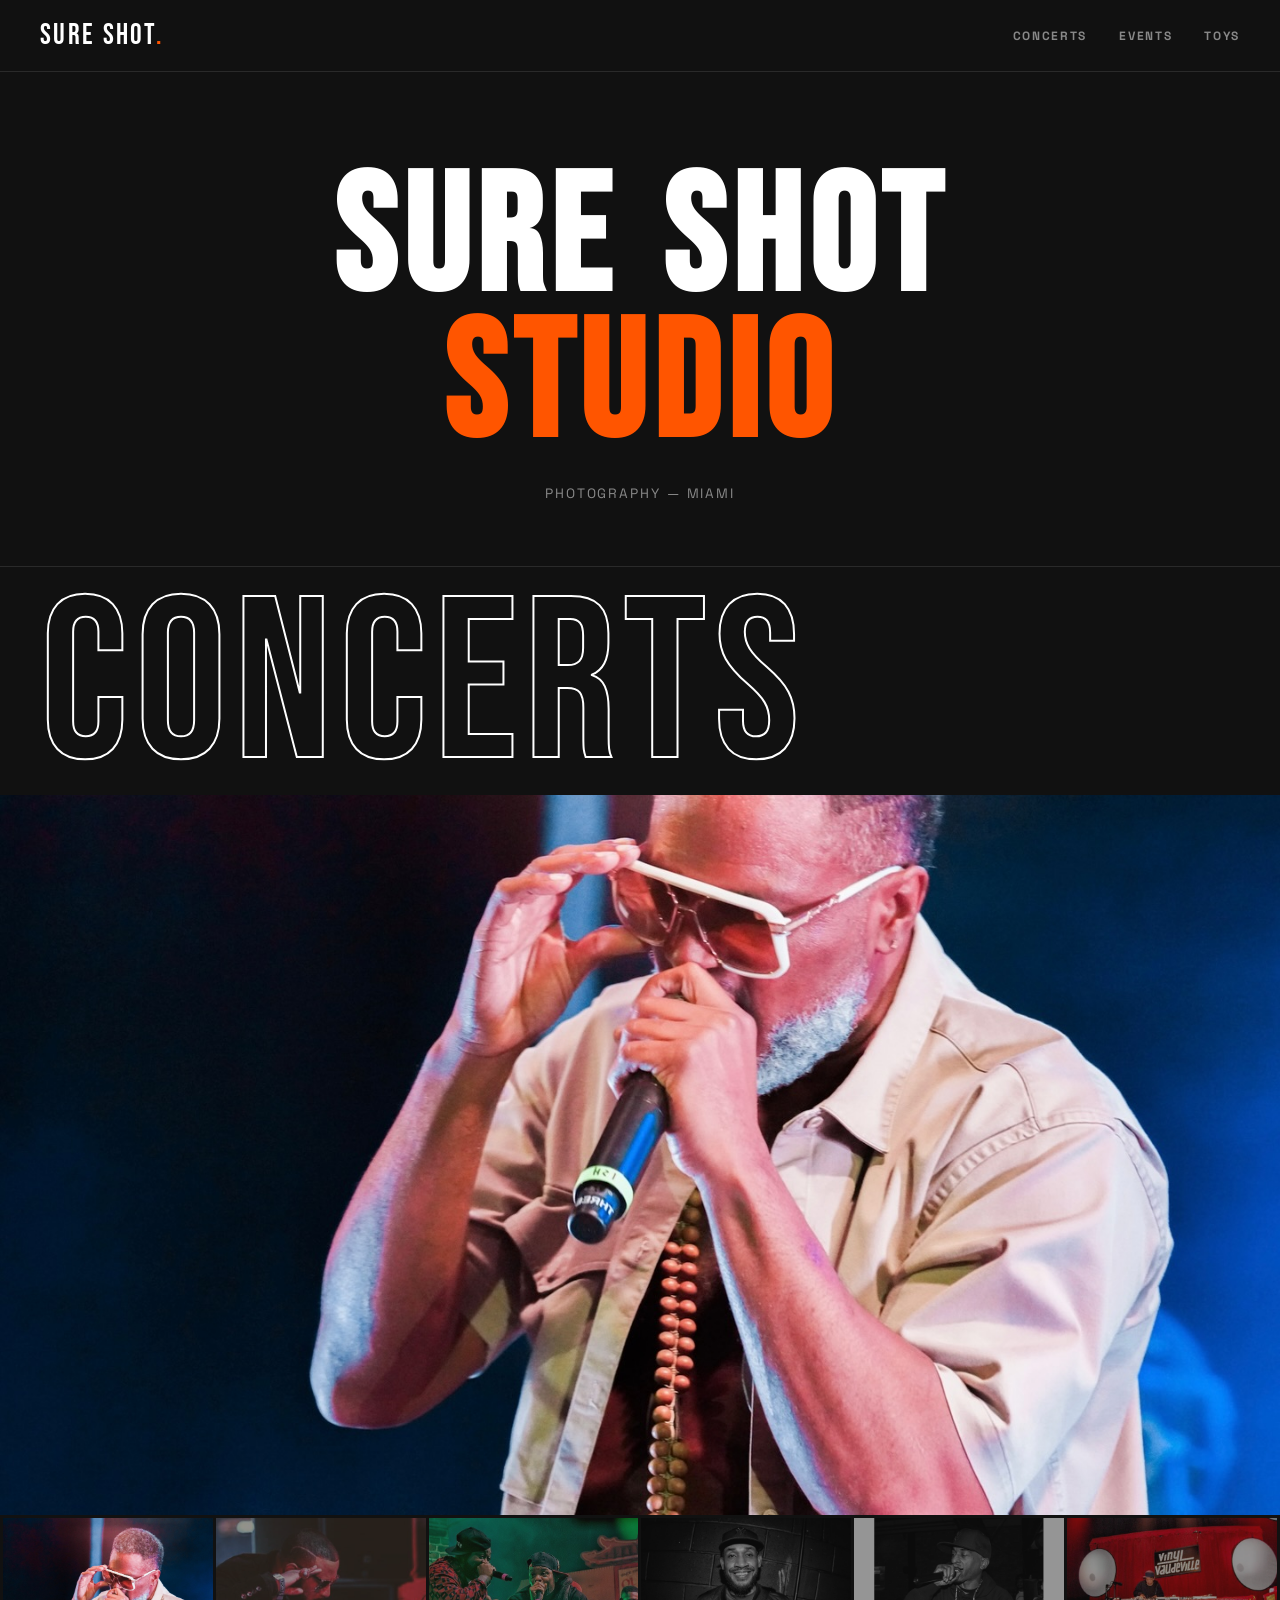
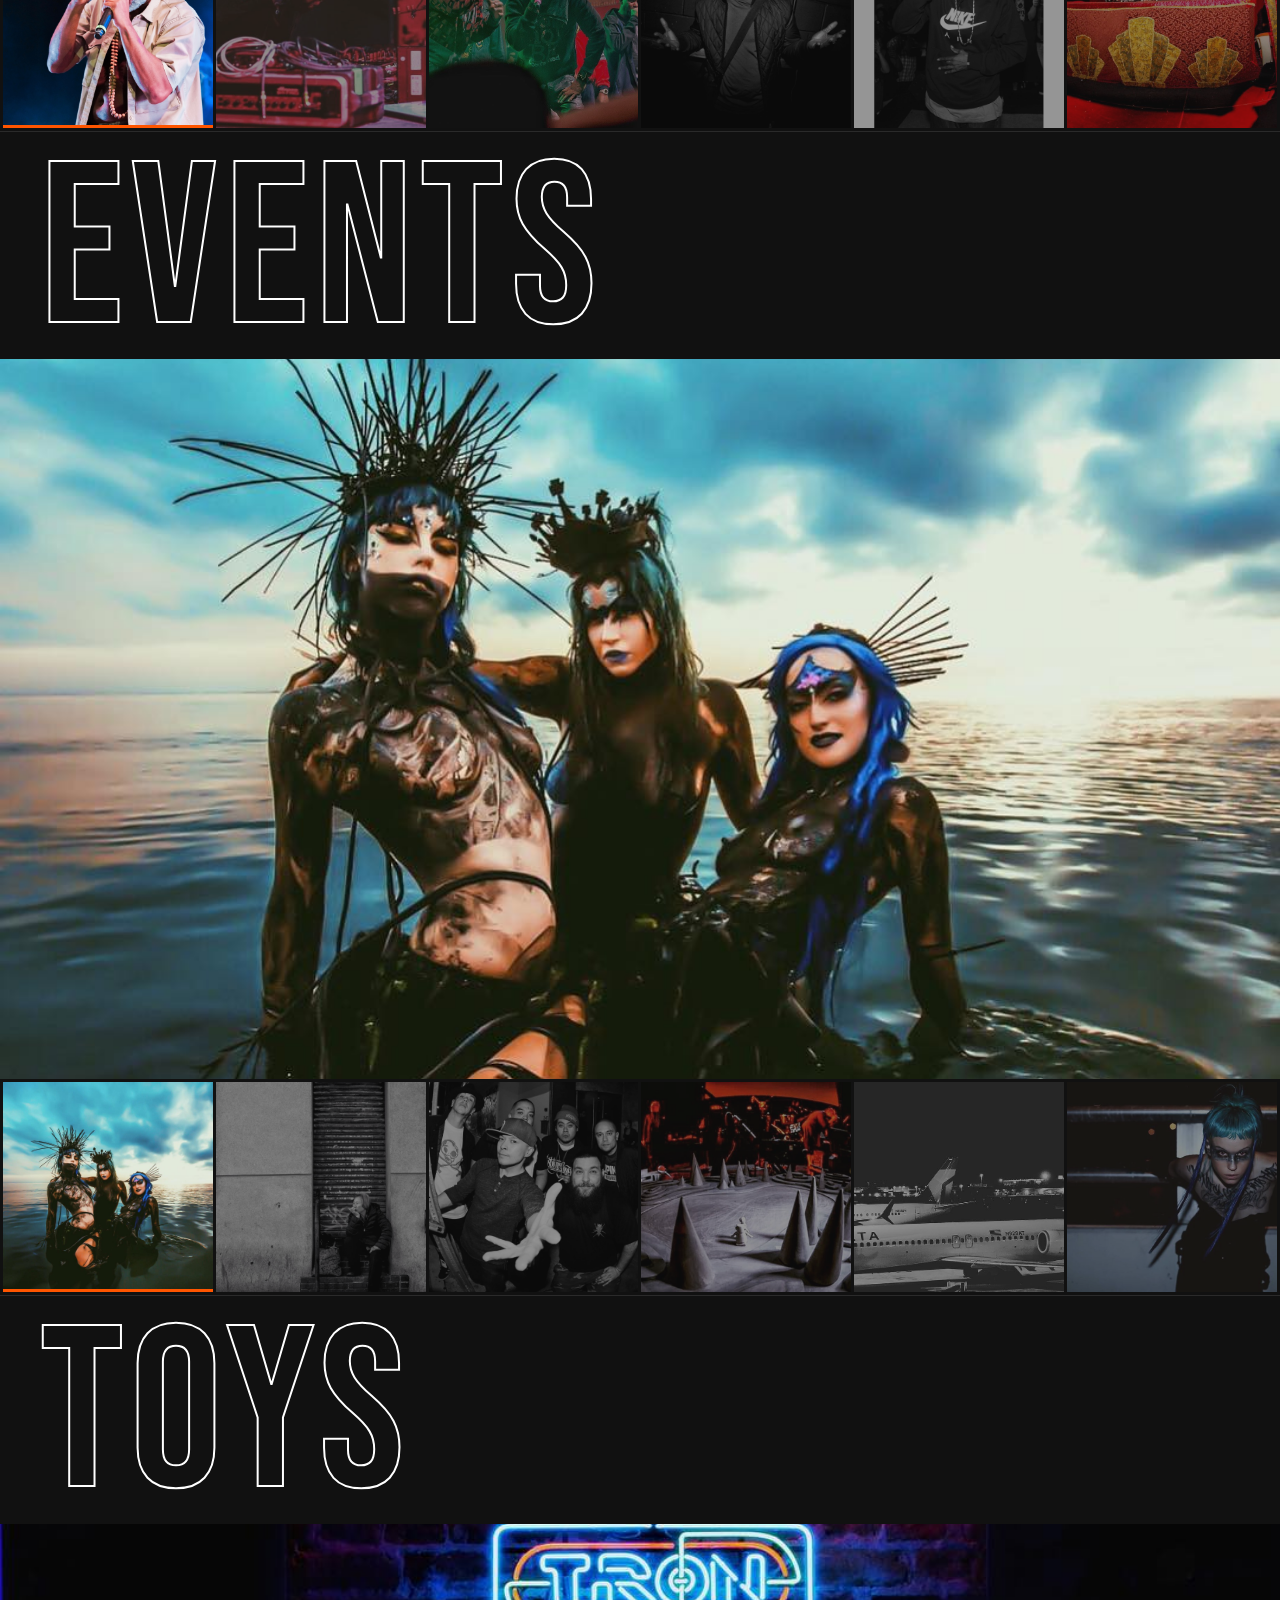
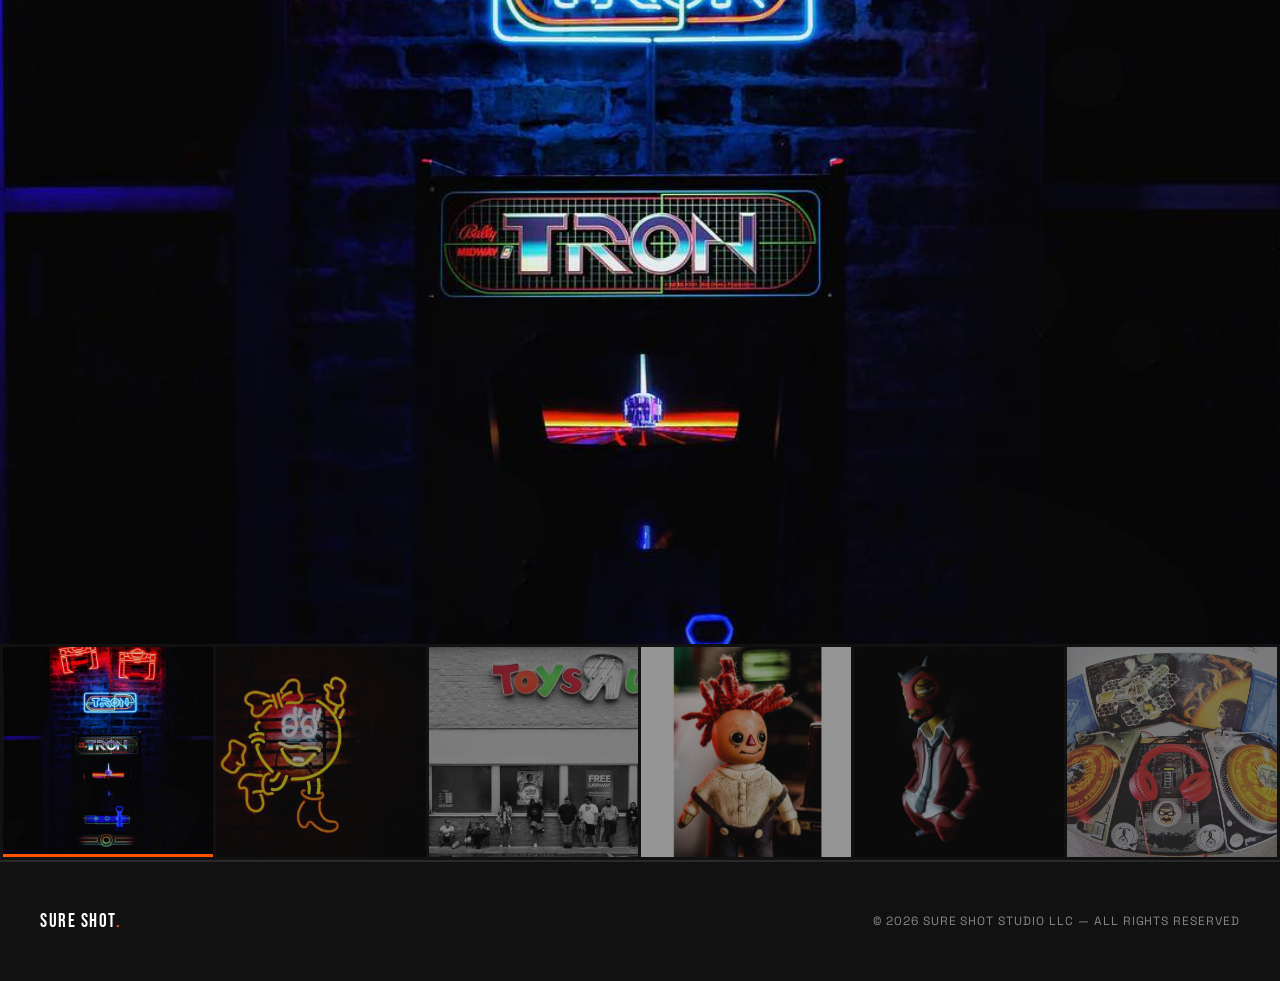
==== index.html @ 854468cf "Sure Shot Studio - initial launch" ====
<!DOCTYPE html>
<html lang="en">
<head>
  <meta charset="UTF-8">
  <meta name="viewport" content="width=device-width, initial-scale=1.0">
  <title>Sure Shot Studio LLC</title>
  <link rel="stylesheet" href="style.css">
</head>
<body>

  <header>
    <a class="logo" href="#">SURE SHOT<span>.</span></a>
    <nav>
      <a href="#concerts">Concerts</a>
      <a href="#events">Events</a>
      <a href="#toys">Toys</a>
    </nav>
  </header>

  <section class="hero">
    <h1 class="swoop-title">
      <span class="letter from-left" style="--i:1">S</span><span class="letter from-left" style="--i:2">U</span><span class="letter from-left" style="--i:3">R</span><span class="letter from-left" style="--i:4">E</span><span class="letter letter-space from-left" style="--i:5">&nbsp;</span><span class="letter from-left" style="--i:6">S</span><span class="letter from-left" style="--i:7">H</span><span class="letter from-left" style="--i:8">O</span><span class="letter from-left" style="--i:9">T</span><br>
      <span class="letter highlight from-right" style="--i:6">S</span><span class="letter highlight from-right" style="--i:5">T</span><span class="letter highlight from-right" style="--i:4">U</span><span class="letter highlight from-right" style="--i:3">D</span><span class="letter highlight from-right" style="--i:2">I</span><span class="letter highlight from-right" style="--i:1">O</span>
    </h1>
    <p class="hero-sub">Photography &mdash; Miami</p>
  </section>

  <!-- ── CONCERTS PLAYER ── -->
  <section class="player" id="concerts">
    <div class="player-label">CONCERTS</div>
    <div class="player-stage">
      <img class="player-main" src="ig/concerts/01_shabazz.jpg" alt="">
      <div class="player-ui">
        <button class="p-btn p-prev" aria-label="Previous">&#x2039;</button>
        <span class="p-counter">01 <em>/</em> 06</span>
        <button class="p-btn p-next" aria-label="Next">&#x203A;</button>
      </div>
    </div>
    <div class="player-thumbs">
      <div class="thumb active" data-src="ig/concerts/01_shabazz.jpg">       <img src="ig/concerts/01_shabazz.jpg"       alt=""></div>
      <div class="thumb"        data-src="ig/concerts/02_madlib.jpg">         <img src="ig/concerts/02_madlib.jpg"         alt=""></div>
      <div class="thumb"        data-src="ig/concerts/03_wutang.jpg">         <img src="ig/concerts/03_wutang.jpg"         alt=""></div>
      <div class="thumb"        data-src="ig/concerts/04_djprincepaul.jpg">   <img src="ig/concerts/04_djprincepaul.jpg"   alt=""></div>
      <div class="thumb"        data-src="ig/concerts/05_rakim.jpg">          <img src="ig/concerts/05_rakim.jpg"          alt=""></div>
      <div class="thumb"        data-src="ig/concerts/06_vinylvaudeville.jpg"><img src="ig/concerts/06_vinylvaudeville.jpg" alt=""></div>
    </div>
  </section>

  <!-- ── EVENTS PLAYER ── -->
  <section class="player" id="events">
    <div class="player-label">EVENTS</div>
    <div class="player-stage">
      <img class="player-main" src="ig/events/01_miami_editorial.jpg" alt="">
      <div class="player-ui">
        <button class="p-btn p-prev" aria-label="Previous">&#x2039;</button>
        <span class="p-counter">01 <em>/</em> 06</span>
        <button class="p-btn p-next" aria-label="Next">&#x203A;</button>
      </div>
    </div>
    <div class="player-thumbs">
      <div class="thumb active" data-src="ig/events/01_miami_editorial.jpg"><img src="ig/events/01_miami_editorial.jpg" alt=""></div>
      <div class="thumb"        data-src="ig/events/02_brooklyn_bw.jpg">    <img src="ig/events/02_brooklyn_bw.jpg"     alt=""></div>
      <div class="thumb"        data-src="ig/events/03_djcrew.jpg">          <img src="ig/events/03_djcrew.jpg"          alt=""></div>
      <div class="thumb"        data-src="ig/events/04_filmset.jpg">         <img src="ig/events/04_filmset.jpg"         alt=""></div>
      <div class="thumb"        data-src="ig/events/05_miami_night.jpg">     <img src="ig/events/05_miami_night.jpg"     alt=""></div>
      <div class="thumb"        data-src="ig/events/06_keybiscayne.jpg">     <img src="ig/events/06_keybiscayne.jpg"     alt=""></div>
    </div>
  </section>

  <!-- ── TOYS PLAYER ── -->
  <section class="player" id="toys">
    <div class="player-label">TOYS</div>
    <div class="player-stage">
      <img class="player-main" src="ig/toys/01_tron.jpg" alt="">
      <div class="player-ui">
        <button class="p-btn p-prev" aria-label="Previous">&#x2039;</button>
        <span class="p-counter">01 <em>/</em> 06</span>
        <button class="p-btn p-next" aria-label="Next">&#x203A;</button>
      </div>
    </div>
    <div class="player-thumbs">
      <div class="thumb active" data-src="ig/toys/01_tron.jpg">    <img src="ig/toys/01_tron.jpg"    alt=""></div>
      <div class="thumb"        data-src="ig/toys/02_pacman.jpg">   <img src="ig/toys/02_pacman.jpg"   alt=""></div>
      <div class="thumb"        data-src="ig/toys/03_toysrus.jpg">  <img src="ig/toys/03_toysrus.jpg"  alt=""></div>
      <div class="thumb"        data-src="ig/toys/04_raggedy.jpg">  <img src="ig/toys/04_raggedy.jpg"  alt=""></div>
      <div class="thumb"        data-src="ig/toys/05_lucha.jpg">    <img src="ig/toys/05_lucha.jpg"    alt=""></div>
      <div class="thumb"        data-src="ig/toys/06_beastieboys.jpg"><img src="ig/toys/06_beastieboys.jpg" alt=""></div>
    </div>
  </section>

  <footer>
    <a class="logo" href="#">SURE SHOT<span>.</span></a>
    <p>&copy; 2026 Sure Shot Studio LLC &mdash; All rights reserved</p>
  </footer>

  <script>
    // ── Lazy load ──
    const imgObserver = new IntersectionObserver((entries, obs) => {
      entries.forEach(entry => {
        if (!entry.isIntersecting) return;
        const el = entry.target;
        if (el.tagName === 'IMG' && el.dataset.src) {
          el.src = el.dataset.src;
          el.removeAttribute('data-src');
        }
        obs.unobserve(el);
      });
    }, { rootMargin: '300px' });

    // ── Player logic ──
    document.querySelectorAll('.player').forEach(player => {
      const mainImg   = player.querySelector('.player-main');
      const thumbs    = Array.from(player.querySelectorAll('.thumb'));
      const counter   = player.querySelector('.p-counter');
      let current     = 0;

      // Thumbs already have src set directly — nothing to preload

      // Observe main image
      imgObserver.observe(mainImg);

      function goTo(index) {
        current = (index + thumbs.length) % thumbs.length;
        const src = thumbs[current].dataset.src || thumbs[current].querySelector('img').src;

        mainImg.style.opacity = '0';
        setTimeout(() => {
          mainImg.src = src;
          mainImg.style.opacity = '1';
        }, 180);

        thumbs.forEach((t, i) => t.classList.toggle('active', i === current));
        counter.innerHTML = String(current + 1).padStart(2, '0') + ' <em>/</em> ' + String(thumbs.length).padStart(2, '0');
      }

      player.querySelector('.p-next').addEventListener('click', () => goTo(current + 1));
      player.querySelector('.p-prev').addEventListener('click', () => goTo(current - 1));
      thumbs.forEach((t, i) => t.addEventListener('click', () => goTo(i)));

      // Init main image
      mainImg.src = thumbs[0].dataset.src;
    });
  </script>

</body>
</html>
---- style.css ----
@import url('https://fonts.googleapis.com/css2?family=Bebas+Neue&family=Space+Grotesk:wght@400;500;700&display=swap');

:root {
  --bg: #111111;
  --surface: #181818;
  --accent: #FF5500;
  --text: #ffffff;
  --muted: #888888;
  --border: #2a2a2a;
}

*, *::before, *::after { box-sizing: border-box; margin: 0; padding: 0; }

html { scroll-behavior: smooth; }

body {
  background: var(--bg);
  color: var(--text);
  font-family: 'Space Grotesk', system-ui, sans-serif;
  min-height: 100vh;
  cursor: url('cursor.svg') 18 18, crosshair;
}

/* ── HEADER ── */
header {
  position: sticky;
  top: 0;
  z-index: 100;
  background: rgba(17,17,17,0.94);
  backdrop-filter: blur(14px);
  border-bottom: 1px solid var(--border);
  padding: 0 2.5rem;
  display: flex;
  align-items: center;
  justify-content: space-between;
  gap: 2rem;
  height: 72px;
}

.logo {
  font-family: 'Bebas Neue', sans-serif;
  font-size: 1.8rem;
  letter-spacing: 0.08em;
  color: var(--text);
  text-decoration: none;
  white-space: nowrap;
}
.logo span { color: var(--accent); }

nav { display: flex; gap: 2rem; }

nav a {
  color: var(--muted);
  text-decoration: none;
  font-size: 0.75rem;
  font-weight: 700;
  letter-spacing: 0.14em;
  text-transform: uppercase;
  transition: color 0.2s;
}
nav a:hover { color: var(--accent); }

/* ── HERO ── */
.hero {
  position: relative;
  padding: 6rem 2rem 4rem;
  text-align: center;
  border-bottom: 1px solid var(--border);
  overflow: hidden;
}

.hero h1 {
  position: relative;
  z-index: 1;
  font-family: 'Bebas Neue', sans-serif;
  font-size: clamp(4rem, 13vw, 11rem);
  line-height: 0.88;
  letter-spacing: 0.04em;
  color: var(--text);
}
.hero h1 .highlight { color: var(--accent); }

.hero-sub {
  position: relative;
  z-index: 1;
  margin-top: 1.5rem;
  color: var(--muted);
  font-size: 0.85rem;
  letter-spacing: 0.14em;
  text-transform: uppercase;
  opacity: 0;
  animation: fade-up 0.5s ease forwards;
  animation-delay: 0.9s;
}

@keyframes fade-up {
  from { opacity: 0; transform: translateY(16px); }
  to   { opacity: 1; transform: translateY(0); }
}

/* ── LETTER ANIMATIONS ── */
.letter {
  display: inline-block;
  opacity: 0;
  position: relative;
  z-index: 1;
  will-change: transform, opacity;
}
.letter-space { width: 0.28em; }

.from-left {
  animation: crash-left 1.4s cubic-bezier(0.22, 1, 0.36, 1) forwards;
  animation-delay: calc(var(--i) * 0.055s);
}

@keyframes crash-left {
  0%   { opacity:0; transform:translateX(-200vw) skewX(-40deg) scaleX(2.2); filter:blur(24px); text-shadow:none; }
  15%  {
    opacity:1; filter:blur(14px);
    text-shadow: -50px 0 12px rgba(255,85,0,1), -130px 0 18px rgba(255,85,0,0.85),
                 -260px 0 22px rgba(255,85,0,0.6), -440px 0 28px rgba(255,85,0,0.35),
                 -680px 0 35px rgba(255,85,0,0.15);
  }
  55%  { transform:translateX(0) skewX(-4deg) scaleX(1.02); filter:blur(1px);
         text-shadow: -20px 0 8px rgba(255,85,0,0.6), -55px 0 14px rgba(255,85,0,0.25); }
  70%  { transform:translateX(0) skewX(0) scaleX(1); filter:blur(0); text-shadow:none; }
  100% { opacity:1; transform:translateX(0) skewX(0) scaleX(1); filter:blur(0); text-shadow:none; }
}

.from-right {
  animation: crash-right 1.4s cubic-bezier(0.22, 1, 0.36, 1) forwards;
  animation-delay: calc(var(--i) * 0.055s);
}

@keyframes crash-right {
  0%   { opacity:0; transform:translateX(200vw) skewX(40deg) scaleX(2.2); filter:blur(24px); text-shadow:none; }
  15%  {
    opacity:1; filter:blur(14px);
    text-shadow: 50px 0 12px rgba(255,85,0,1), 130px 0 18px rgba(255,85,0,0.85),
                 260px 0 22px rgba(255,85,0,0.6), 440px 0 28px rgba(255,85,0,0.35),
                 680px 0 35px rgba(255,85,0,0.15);
  }
  55%  { transform:translateX(0) skewX(4deg) scaleX(1.02); filter:blur(1px);
         text-shadow: 20px 0 8px rgba(255,85,0,0.6), 55px 0 14px rgba(255,85,0,0.25); }
  70%  { transform:translateX(0) skewX(0) scaleX(1); filter:blur(0); text-shadow:none; }
  100% { opacity:1; transform:translateX(0) skewX(0) scaleX(1); filter:blur(0); text-shadow:none; }
}

/* ── PLAYER ── */
.player {
  border-bottom: 1px solid var(--border);
  padding: 0;
}

.player-label {
  font-family: 'Bebas Neue', sans-serif;
  font-size: clamp(5rem, 18vw, 16rem);
  line-height: 0.85;
  letter-spacing: 0.03em;
  color: var(--text);
  padding: 1.5rem 2.5rem 0.5rem;
  /* Outline style — fills on hover */
  -webkit-text-stroke: 2px var(--text);
  color: transparent;
  transition: color 0.4s ease, -webkit-text-stroke 0.4s ease;
}
.player:hover .player-label {
  color: var(--text);
  -webkit-text-stroke: 0px;
}

/* Main photo stage */
.player-stage {
  position: relative;
  width: 100%;
  aspect-ratio: 16 / 9;
  overflow: hidden;
  background: var(--surface);
}

.player-main {
  width: 100%;
  height: 100%;
  object-fit: cover;
  display: block;
  transition: opacity 0.18s ease;
}

/* Controls overlay */
.player-ui {
  position: absolute;
  inset: 0;
  display: flex;
  align-items: center;
  justify-content: space-between;
  padding: 0 1.5rem;
  opacity: 0;
  transition: opacity 0.25s ease;
}
.player-stage:hover .player-ui { opacity: 1; }

.p-btn {
  background: rgba(0,0,0,0.6);
  border: 1px solid rgba(255,255,255,0.15);
  color: #fff;
  font-size: 3rem;
  line-height: 1;
  width: 64px;
  height: 64px;
  display: flex;
  align-items: center;
  justify-content: center;
  transition: background 0.2s, border-color 0.2s;
  cursor: url('cursor.svg') 18 18, crosshair;
  backdrop-filter: blur(6px);
}
.p-btn:hover {
  background: var(--accent);
  border-color: var(--accent);
}

.p-counter {
  font-family: 'Bebas Neue', sans-serif;
  font-size: 2.5rem;
  letter-spacing: 0.1em;
  color: #fff;
  text-shadow: 0 2px 12px rgba(0,0,0,0.9);
  pointer-events: none;
}
.p-counter em {
  font-style: normal;
  color: var(--accent);
  margin: 0 0.2em;
}

/* Thumbnails strip */
.player-thumbs {
  display: grid;
  grid-template-columns: repeat(6, 1fr);
  gap: 3px;
  padding: 3px;
  background: var(--bg);
}

.thumb {
  aspect-ratio: 1 / 1;
  overflow: hidden;
  cursor: url('cursor.svg') 18 18, crosshair;
  position: relative;
  background: var(--surface);
}
.thumb img {
  width: 100%;
  height: 100%;
  object-fit: cover;
  display: block;
  opacity: 0.55;
  transition: opacity 0.2s ease, transform 0.3s ease;
}
.thumb:hover img { opacity: 0.85; transform: scale(1.05); }
.thumb.active img { opacity: 1; }
.thumb.active::after {
  content: '';
  position: absolute;
  bottom: 0;
  left: 0;
  right: 0;
  height: 3px;
  background: var(--accent);
}

/* ── FOOTER ── */
footer {
  padding: 3rem 2.5rem;
  border-top: 1px solid var(--border);
  display: flex;
  align-items: center;
  justify-content: space-between;
  flex-wrap: wrap;
  gap: 1rem;
}
footer .logo { font-size: 1.2rem; }
footer p {
  color: var(--muted);
  font-size: 0.75rem;
  letter-spacing: 0.08em;
  text-transform: uppercase;
}

/* ── RESPONSIVE ── */
@media (max-width: 800px) {
  header { padding: 1rem; height: auto; flex-direction: column; align-items: flex-start; }
  .hero  { padding: 3rem 1rem 2rem; }
  .player-label { padding: 1rem 1rem 0.25rem; }
  .player-thumbs { grid-template-columns: repeat(6, 1fr); }
  .p-btn { width: 44px; height: 44px; font-size: 2rem; }
  .p-counter { font-size: 1.5rem; }
}
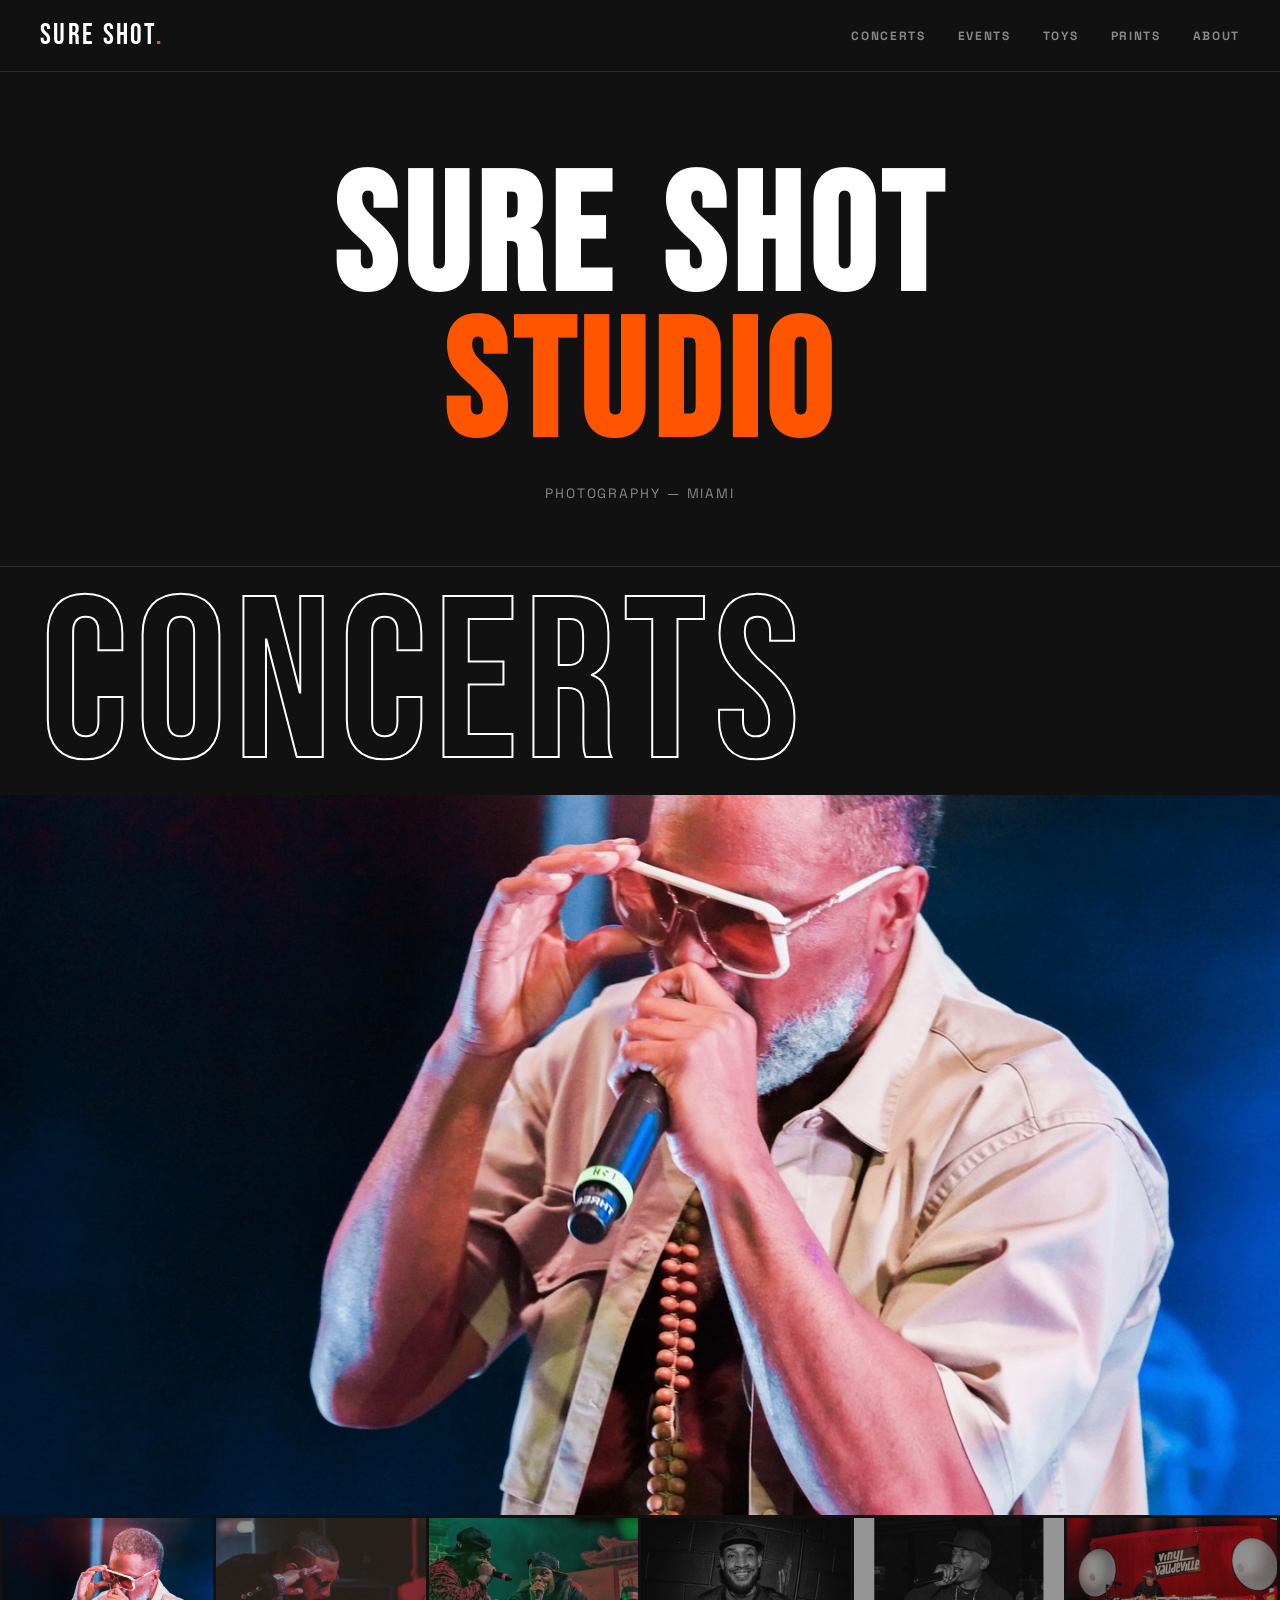
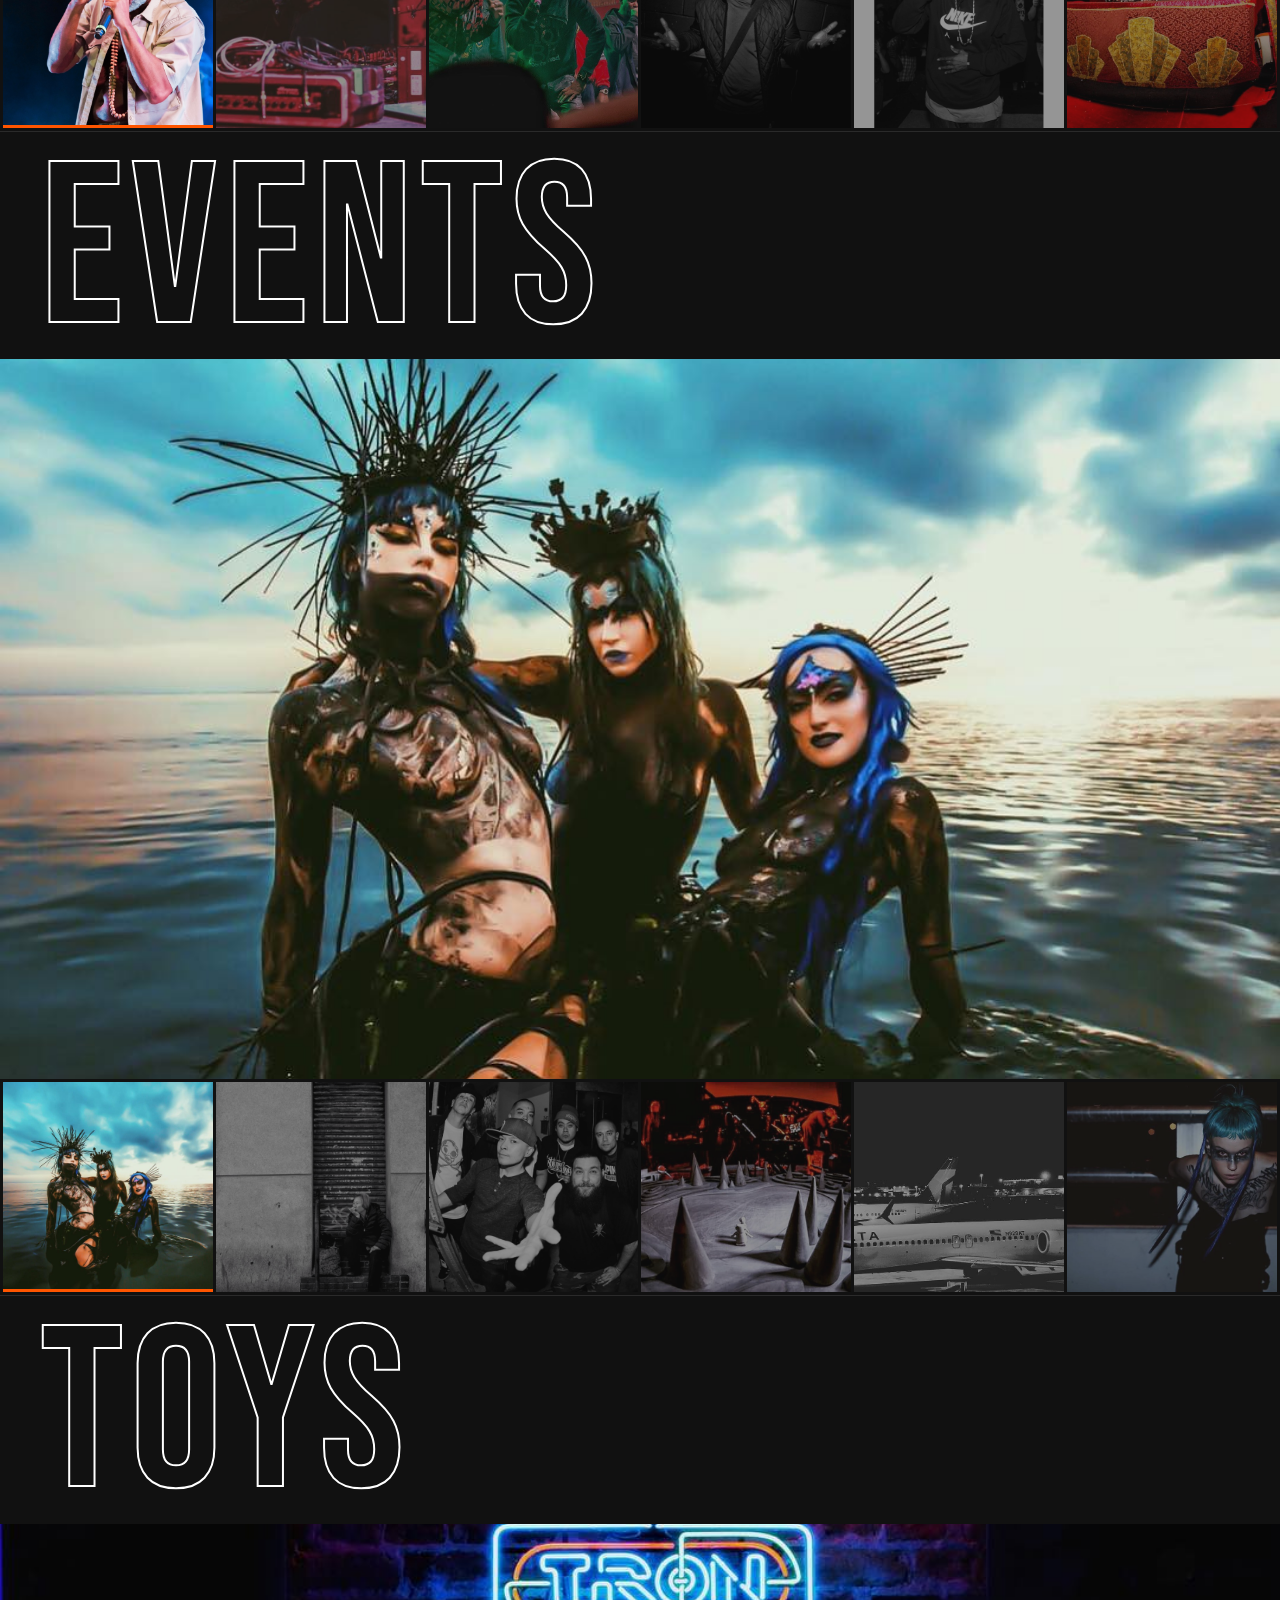
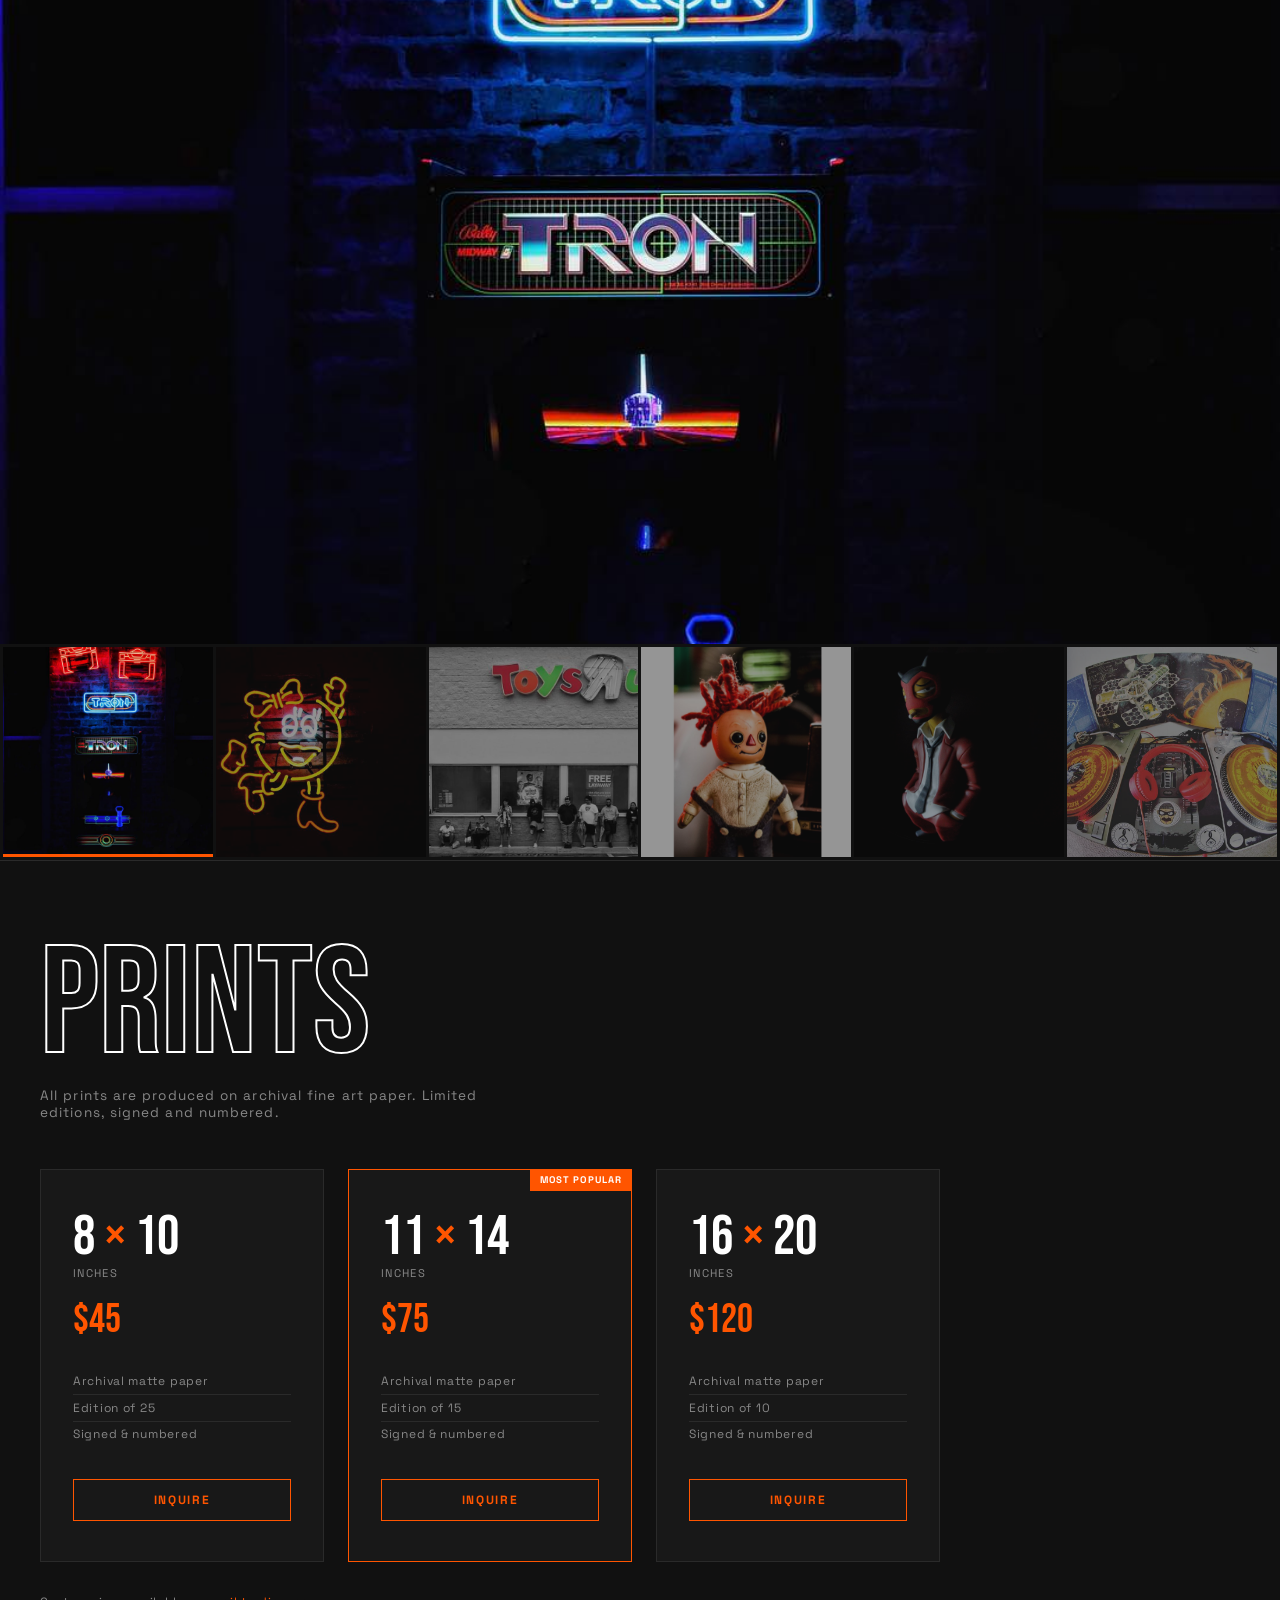
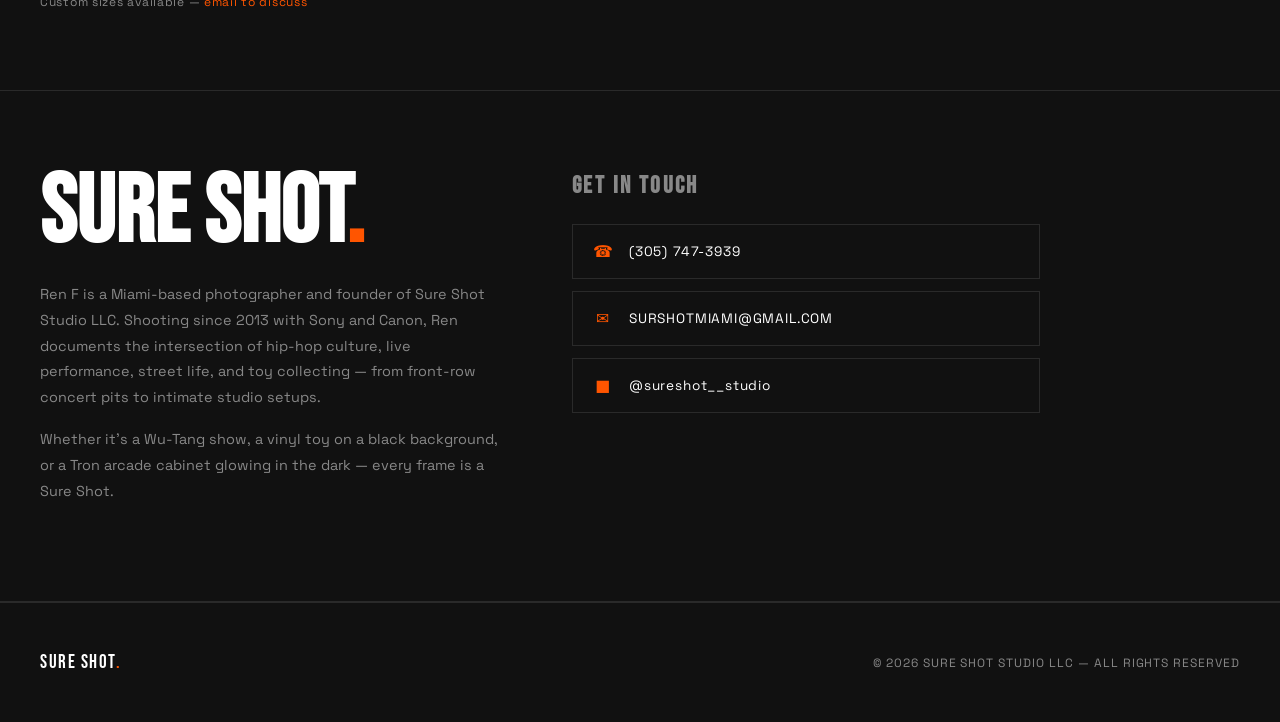
==== commit 2e771587: "Add Prints and About sections" ====
--- a/index.html
+++ b/index.html
@@ -14,6 +14,8 @@
       <a href="#concerts">Concerts</a>
       <a href="#events">Events</a>
       <a href="#toys">Toys</a>
+      <a href="#prints">Prints</a>
+      <a href="#about">About</a>
     </nav>
   </header>
 
@@ -85,6 +87,81 @@
       <div class="thumb"        data-src="ig/toys/04_raggedy.jpg">  <img src="ig/toys/04_raggedy.jpg"  alt=""></div>
       <div class="thumb"        data-src="ig/toys/05_lucha.jpg">    <img src="ig/toys/05_lucha.jpg"    alt=""></div>
       <div class="thumb"        data-src="ig/toys/06_beastieboys.jpg"><img src="ig/toys/06_beastieboys.jpg" alt=""></div>
+    </div>
+  </section>
+
+  <!-- ── PRINTS ── -->
+  <section class="prints-section" id="prints">
+    <div class="section-label">PRINTS</div>
+    <p class="section-sub">All prints are produced on archival fine art paper. Limited editions, signed and numbered.</p>
+    <div class="prints-grid">
+
+      <div class="print-card">
+        <div class="print-size">8 <span>&times;</span> 10</div>
+        <div class="print-unit">inches</div>
+        <div class="print-price">$45</div>
+        <ul class="print-specs">
+          <li>Archival matte paper</li>
+          <li>Edition of 25</li>
+          <li>Signed &amp; numbered</li>
+        </ul>
+        <a class="print-btn" href="mailto:SURSHOTMIAMI@GMAIL.COM?subject=Print Inquiry – 8x10">Inquire</a>
+      </div>
+
+      <div class="print-card featured">
+        <div class="print-badge">MOST POPULAR</div>
+        <div class="print-size">11 <span>&times;</span> 14</div>
+        <div class="print-unit">inches</div>
+        <div class="print-price">$75</div>
+        <ul class="print-specs">
+          <li>Archival matte paper</li>
+          <li>Edition of 15</li>
+          <li>Signed &amp; numbered</li>
+        </ul>
+        <a class="print-btn" href="mailto:SURSHOTMIAMI@GMAIL.COM?subject=Print Inquiry – 11x14">Inquire</a>
+      </div>
+
+      <div class="print-card">
+        <div class="print-size">16 <span>&times;</span> 20</div>
+        <div class="print-unit">inches</div>
+        <div class="print-price">$120</div>
+        <ul class="print-specs">
+          <li>Archival matte paper</li>
+          <li>Edition of 10</li>
+          <li>Signed &amp; numbered</li>
+        </ul>
+        <a class="print-btn" href="mailto:SURSHOTMIAMI@GMAIL.COM?subject=Print Inquiry – 16x20">Inquire</a>
+      </div>
+
+    </div>
+    <p class="prints-note">Custom sizes available — <a href="mailto:SURSHOTMIAMI@GMAIL.COM">email to discuss</a></p>
+  </section>
+
+  <!-- ── ABOUT ── -->
+  <section class="about-section" id="about">
+    <div class="about-inner">
+      <div class="about-text">
+        <h2>SURE SHOT<span>.</span></h2>
+        <p>Ren F is a Miami-based photographer and founder of Sure Shot Studio LLC. Shooting since 2013 with Sony and Canon, Ren documents the intersection of hip-hop culture, live performance, street life, and toy collecting — from front-row concert pits to intimate studio setups.</p>
+        <p>Whether it&rsquo;s a Wu-Tang show, a vinyl toy on a black background, or a Tron arcade cabinet glowing in the dark — every frame is a Sure Shot.</p>
+      </div>
+      <div class="about-contact">
+        <h3>GET IN TOUCH</h3>
+        <div class="contact-list">
+          <a class="contact-item" href="tel:+13057473939">
+            <span class="contact-icon">&#9742;</span>
+            <span>(305) 747-3939</span>
+          </a>
+          <a class="contact-item" href="mailto:SURSHOTMIAMI@GMAIL.COM">
+            <span class="contact-icon">&#9993;</span>
+            <span>SURSHOTMIAMI@GMAIL.COM</span>
+          </a>
+          <a class="contact-item" href="https://instagram.com/sureshot__studio" target="_blank" rel="noopener">
+            <span class="contact-icon">&#9632;</span>
+            <span>@sureshot__studio</span>
+          </a>
+        </div>
+      </div>
     </div>
   </section>
 
--- a/style.css
+++ b/style.css
@@ -269,6 +269,189 @@
   background: var(--accent);
 }
 
+/* ── PRINTS ── */
+.prints-section {
+  padding: 5rem 2.5rem;
+  border-bottom: 1px solid var(--border);
+}
+
+.section-label {
+  font-family: 'Bebas Neue', sans-serif;
+  font-size: clamp(4rem, 12vw, 10rem);
+  line-height: 0.85;
+  -webkit-text-stroke: 2px var(--text);
+  color: transparent;
+  margin-bottom: 1rem;
+  transition: color 0.4s, -webkit-text-stroke 0.4s;
+}
+.prints-section:hover .section-label,
+.about-section:hover .section-label {
+  color: var(--text);
+  -webkit-text-stroke: 0px;
+}
+
+.section-sub {
+  color: var(--muted);
+  font-size: 0.85rem;
+  letter-spacing: 0.08em;
+  margin-bottom: 3rem;
+  max-width: 500px;
+}
+
+.prints-grid {
+  display: grid;
+  grid-template-columns: repeat(3, 1fr);
+  gap: 1.5rem;
+  max-width: 900px;
+}
+
+.print-card {
+  border: 1px solid var(--border);
+  padding: 2.5rem 2rem;
+  position: relative;
+  transition: border-color 0.25s;
+  background: var(--surface);
+}
+.print-card:hover { border-color: var(--muted); }
+.print-card.featured { border-color: var(--accent); }
+
+.print-badge {
+  position: absolute;
+  top: -1px;
+  right: -1px;
+  background: var(--accent);
+  color: #fff;
+  font-size: 0.6rem;
+  font-weight: 700;
+  letter-spacing: 0.12em;
+  padding: 0.3rem 0.6rem;
+}
+
+.print-size {
+  font-family: 'Bebas Neue', sans-serif;
+  font-size: 3.5rem;
+  line-height: 1;
+  color: var(--text);
+}
+.print-size span { color: var(--accent); }
+
+.print-unit {
+  font-size: 0.7rem;
+  letter-spacing: 0.12em;
+  text-transform: uppercase;
+  color: var(--muted);
+  margin-bottom: 1rem;
+}
+
+.print-price {
+  font-family: 'Bebas Neue', sans-serif;
+  font-size: 2.5rem;
+  color: var(--accent);
+  margin-bottom: 1.5rem;
+}
+
+.print-specs {
+  list-style: none;
+  margin-bottom: 2rem;
+}
+.print-specs li {
+  font-size: 0.75rem;
+  color: var(--muted);
+  letter-spacing: 0.06em;
+  padding: 0.3rem 0;
+  border-bottom: 1px solid var(--border);
+}
+.print-specs li:last-child { border-bottom: none; }
+
+.print-btn {
+  display: block;
+  text-align: center;
+  border: 1px solid var(--accent);
+  color: var(--accent);
+  text-decoration: none;
+  font-size: 0.75rem;
+  font-weight: 700;
+  letter-spacing: 0.14em;
+  text-transform: uppercase;
+  padding: 0.75rem;
+  transition: background 0.2s, color 0.2s;
+}
+.print-btn:hover { background: var(--accent); color: #fff; }
+
+.prints-note {
+  margin-top: 2rem;
+  font-size: 0.75rem;
+  color: var(--muted);
+  letter-spacing: 0.06em;
+}
+.prints-note a { color: var(--accent); text-decoration: none; }
+.prints-note a:hover { text-decoration: underline; }
+
+/* ── ABOUT ── */
+.about-section {
+  padding: 5rem 2.5rem;
+  border-bottom: 1px solid var(--border);
+}
+
+.about-inner {
+  display: grid;
+  grid-template-columns: 1fr 1fr;
+  gap: 4rem;
+  max-width: 1000px;
+}
+
+.about-text h2 {
+  font-family: 'Bebas Neue', sans-serif;
+  font-size: clamp(3rem, 8vw, 6rem);
+  line-height: 0.9;
+  margin-bottom: 1.5rem;
+}
+.about-text h2 span { color: var(--accent); }
+
+.about-text p {
+  color: var(--muted);
+  font-size: 0.9rem;
+  line-height: 1.8;
+  margin-bottom: 1rem;
+}
+
+.about-contact h3 {
+  font-family: 'Bebas Neue', sans-serif;
+  font-size: 1.5rem;
+  letter-spacing: 0.1em;
+  color: var(--muted);
+  margin-bottom: 1.5rem;
+}
+
+.contact-list { display: flex; flex-direction: column; gap: 0.75rem; }
+
+.contact-item {
+  display: flex;
+  align-items: center;
+  gap: 1rem;
+  color: var(--text);
+  text-decoration: none;
+  font-size: 0.85rem;
+  letter-spacing: 0.06em;
+  padding: 1rem 1.25rem;
+  border: 1px solid var(--border);
+  transition: border-color 0.2s, color 0.2s;
+}
+.contact-item:hover { border-color: var(--accent); color: var(--accent); }
+
+.contact-icon {
+  font-size: 1rem;
+  color: var(--accent);
+  width: 20px;
+  text-align: center;
+  flex-shrink: 0;
+}
+
+@media (max-width: 800px) {
+  .prints-grid { grid-template-columns: 1fr; max-width: 360px; }
+  .about-inner { grid-template-columns: 1fr; gap: 2.5rem; }
+}
+
 /* ── FOOTER ── */
 footer {
   padding: 3rem 2.5rem;
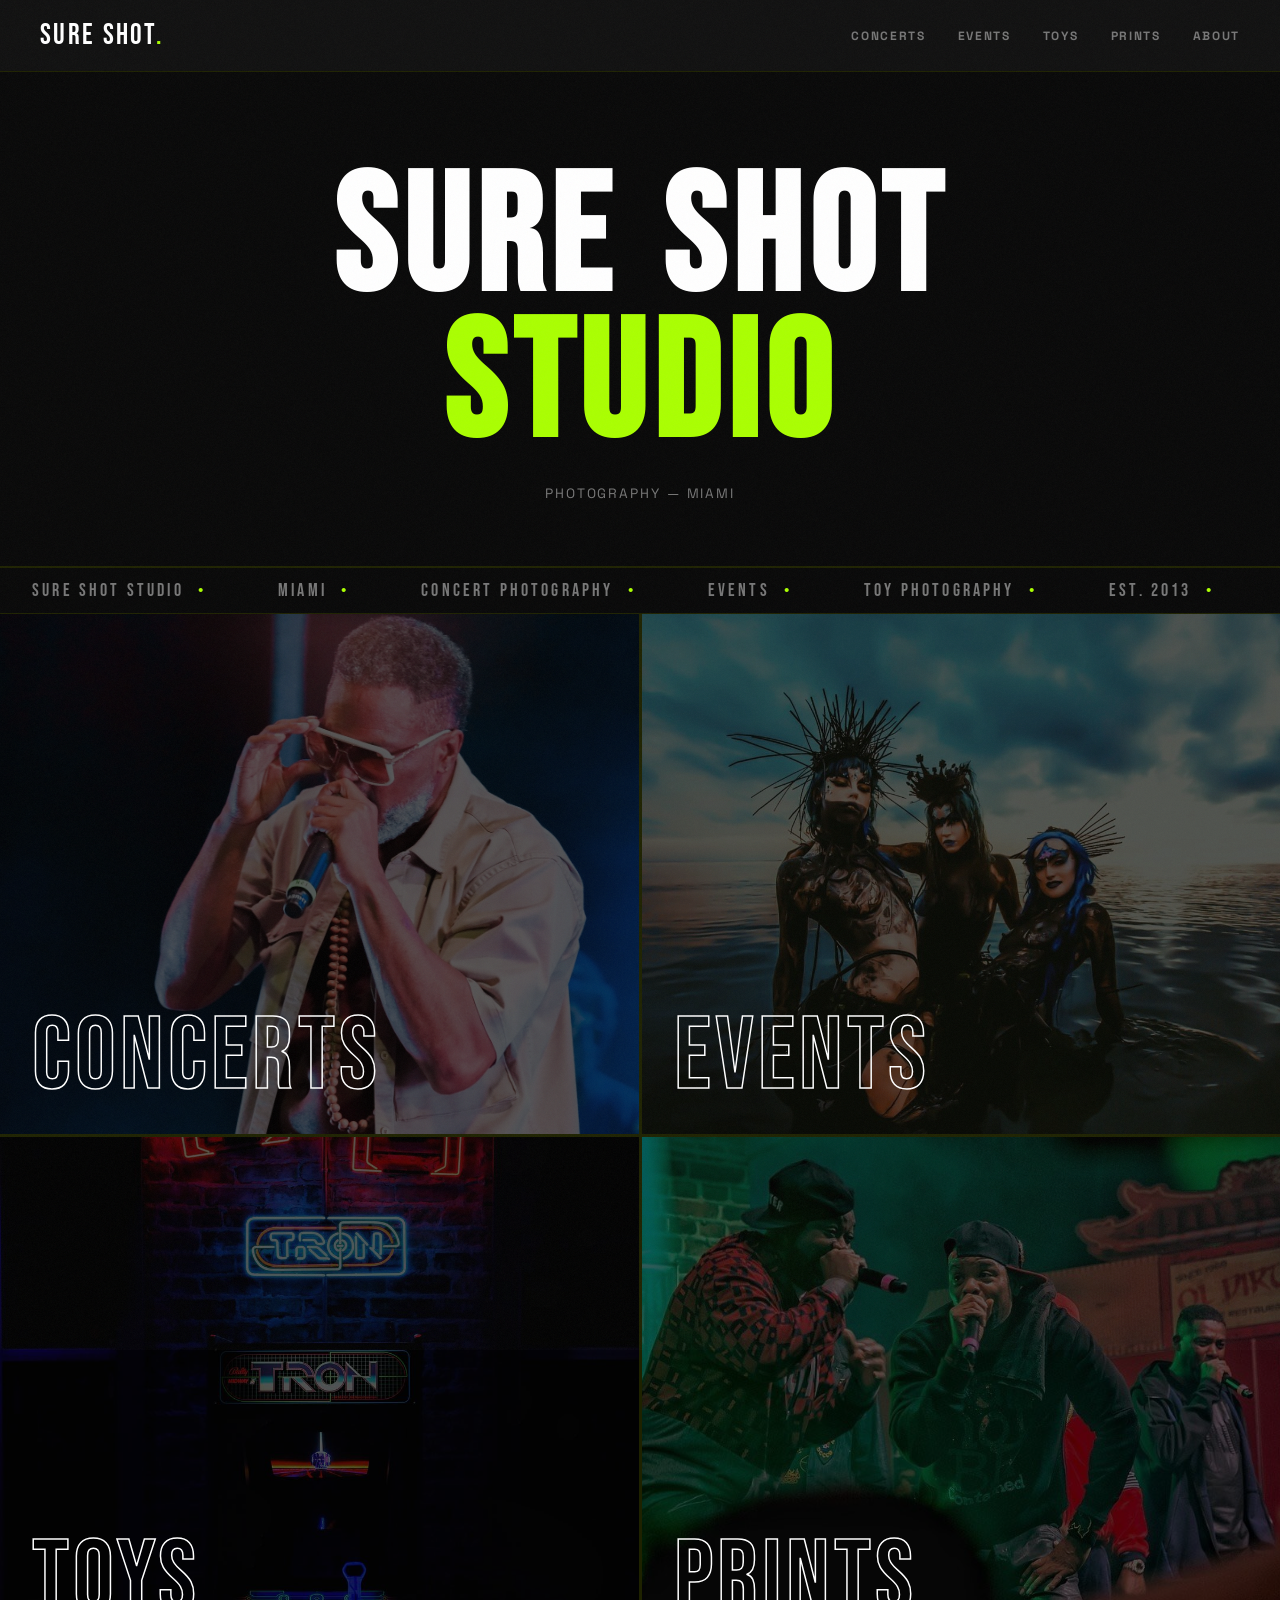
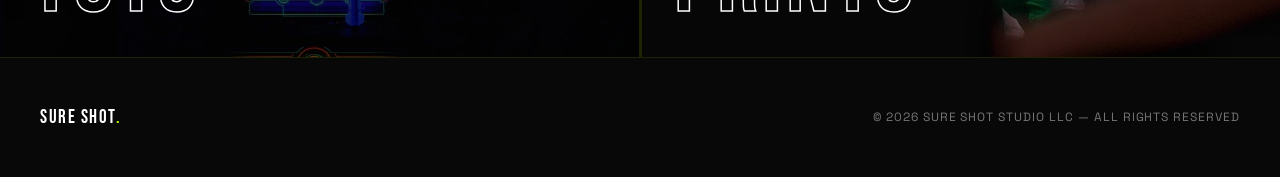
==== commit b9017127: "Full rebuild: multi-page, grain, cursor trail, ticker, Ken Burns, glitch, 3D cards, slide-in" ====
--- a/index.html
+++ b/index.html
@@ -9,13 +9,13 @@
 <body>
 
   <header>
-    <a class="logo" href="#">SURE SHOT<span>.</span></a>
+    <a class="logo" href="index.html">SURE SHOT<span>.</span></a>
     <nav>
-      <a href="#concerts">Concerts</a>
-      <a href="#events">Events</a>
-      <a href="#toys">Toys</a>
-      <a href="#prints">Prints</a>
-      <a href="#about">About</a>
+      <a href="concerts.html">Concerts</a>
+      <a href="events.html">Events</a>
+      <a href="toys.html">Toys</a>
+      <a href="prints.html">Prints</a>
+      <a href="about.html">About</a>
     </nav>
   </header>
 
@@ -27,197 +27,55 @@
     <p class="hero-sub">Photography &mdash; Miami</p>
   </section>
 
-  <!-- ── CONCERTS PLAYER ── -->
-  <section class="player" id="concerts">
-    <div class="player-label">CONCERTS</div>
-    <div class="player-stage">
-      <img class="player-main" src="ig/concerts/01_shabazz.jpg" alt="">
-      <div class="player-ui">
-        <button class="p-btn p-prev" aria-label="Previous">&#x2039;</button>
-        <span class="p-counter">01 <em>/</em> 06</span>
-        <button class="p-btn p-next" aria-label="Next">&#x203A;</button>
-      </div>
+  <div class="ticker-wrap">
+    <div class="ticker-track">
+      <span class="ticker-item">SURE SHOT STUDIO <span>&bull;</span></span>
+      <span class="ticker-item">MIAMI <span>&bull;</span></span>
+      <span class="ticker-item">CONCERT PHOTOGRAPHY <span>&bull;</span></span>
+      <span class="ticker-item">EVENTS <span>&bull;</span></span>
+      <span class="ticker-item">TOY PHOTOGRAPHY <span>&bull;</span></span>
+      <span class="ticker-item">EST. 2013 <span>&bull;</span></span>
+      <span class="ticker-item">HIP-HOP CULTURE <span>&bull;</span></span>
+      <span class="ticker-item">AVAILABLE FOR BOOKINGS <span>&bull;</span></span>
+      <span class="ticker-item">SURE SHOT STUDIO <span>&bull;</span></span>
+      <span class="ticker-item">MIAMI <span>&bull;</span></span>
+      <span class="ticker-item">CONCERT PHOTOGRAPHY <span>&bull;</span></span>
+      <span class="ticker-item">EVENTS <span>&bull;</span></span>
+      <span class="ticker-item">TOY PHOTOGRAPHY <span>&bull;</span></span>
+      <span class="ticker-item">EST. 2013 <span>&bull;</span></span>
+      <span class="ticker-item">HIP-HOP CULTURE <span>&bull;</span></span>
+      <span class="ticker-item">AVAILABLE FOR BOOKINGS <span>&bull;</span></span>
     </div>
-    <div class="player-thumbs">
-      <div class="thumb active" data-src="ig/concerts/01_shabazz.jpg">       <img src="ig/concerts/01_shabazz.jpg"       alt=""></div>
-      <div class="thumb"        data-src="ig/concerts/02_madlib.jpg">         <img src="ig/concerts/02_madlib.jpg"         alt=""></div>
-      <div class="thumb"        data-src="ig/concerts/03_wutang.jpg">         <img src="ig/concerts/03_wutang.jpg"         alt=""></div>
-      <div class="thumb"        data-src="ig/concerts/04_djprincepaul.jpg">   <img src="ig/concerts/04_djprincepaul.jpg"   alt=""></div>
-      <div class="thumb"        data-src="ig/concerts/05_rakim.jpg">          <img src="ig/concerts/05_rakim.jpg"          alt=""></div>
-      <div class="thumb"        data-src="ig/concerts/06_vinylvaudeville.jpg"><img src="ig/concerts/06_vinylvaudeville.jpg" alt=""></div>
-    </div>
-  </section>
+  </div>
 
-  <!-- ── EVENTS PLAYER ── -->
-  <section class="player" id="events">
-    <div class="player-label">EVENTS</div>
-    <div class="player-stage">
-      <img class="player-main" src="ig/events/01_miami_editorial.jpg" alt="">
-      <div class="player-ui">
-        <button class="p-btn p-prev" aria-label="Previous">&#x2039;</button>
-        <span class="p-counter">01 <em>/</em> 06</span>
-        <button class="p-btn p-next" aria-label="Next">&#x203A;</button>
-      </div>
-    </div>
-    <div class="player-thumbs">
-      <div class="thumb active" data-src="ig/events/01_miami_editorial.jpg"><img src="ig/events/01_miami_editorial.jpg" alt=""></div>
-      <div class="thumb"        data-src="ig/events/02_brooklyn_bw.jpg">    <img src="ig/events/02_brooklyn_bw.jpg"     alt=""></div>
-      <div class="thumb"        data-src="ig/events/03_djcrew.jpg">          <img src="ig/events/03_djcrew.jpg"          alt=""></div>
-      <div class="thumb"        data-src="ig/events/04_filmset.jpg">         <img src="ig/events/04_filmset.jpg"         alt=""></div>
-      <div class="thumb"        data-src="ig/events/05_miami_night.jpg">     <img src="ig/events/05_miami_night.jpg"     alt=""></div>
-      <div class="thumb"        data-src="ig/events/06_keybiscayne.jpg">     <img src="ig/events/06_keybiscayne.jpg"     alt=""></div>
-    </div>
-  </section>
-
-  <!-- ── TOYS PLAYER ── -->
-  <section class="player" id="toys">
-    <div class="player-label">TOYS</div>
-    <div class="player-stage">
-      <img class="player-main" src="ig/toys/01_tron.jpg" alt="">
-      <div class="player-ui">
-        <button class="p-btn p-prev" aria-label="Previous">&#x2039;</button>
-        <span class="p-counter">01 <em>/</em> 06</span>
-        <button class="p-btn p-next" aria-label="Next">&#x203A;</button>
-      </div>
-    </div>
-    <div class="player-thumbs">
-      <div class="thumb active" data-src="ig/toys/01_tron.jpg">    <img src="ig/toys/01_tron.jpg"    alt=""></div>
-      <div class="thumb"        data-src="ig/toys/02_pacman.jpg">   <img src="ig/toys/02_pacman.jpg"   alt=""></div>
-      <div class="thumb"        data-src="ig/toys/03_toysrus.jpg">  <img src="ig/toys/03_toysrus.jpg"  alt=""></div>
-      <div class="thumb"        data-src="ig/toys/04_raggedy.jpg">  <img src="ig/toys/04_raggedy.jpg"  alt=""></div>
-      <div class="thumb"        data-src="ig/toys/05_lucha.jpg">    <img src="ig/toys/05_lucha.jpg"    alt=""></div>
-      <div class="thumb"        data-src="ig/toys/06_beastieboys.jpg"><img src="ig/toys/06_beastieboys.jpg" alt=""></div>
-    </div>
-  </section>
-
-  <!-- ── PRINTS ── -->
-  <section class="prints-section" id="prints">
-    <div class="section-label">PRINTS</div>
-    <p class="section-sub">All prints are produced on archival fine art paper. Limited editions, signed and numbered.</p>
-    <div class="prints-grid">
-
-      <div class="print-card">
-        <div class="print-size">8 <span>&times;</span> 10</div>
-        <div class="print-unit">inches</div>
-        <div class="print-price">$45</div>
-        <ul class="print-specs">
-          <li>Archival matte paper</li>
-          <li>Edition of 25</li>
-          <li>Signed &amp; numbered</li>
-        </ul>
-        <a class="print-btn" href="mailto:SURSHOTMIAMI@GMAIL.COM?subject=Print Inquiry – 8x10">Inquire</a>
-      </div>
-
-      <div class="print-card featured">
-        <div class="print-badge">MOST POPULAR</div>
-        <div class="print-size">11 <span>&times;</span> 14</div>
-        <div class="print-unit">inches</div>
-        <div class="print-price">$75</div>
-        <ul class="print-specs">
-          <li>Archival matte paper</li>
-          <li>Edition of 15</li>
-          <li>Signed &amp; numbered</li>
-        </ul>
-        <a class="print-btn" href="mailto:SURSHOTMIAMI@GMAIL.COM?subject=Print Inquiry – 11x14">Inquire</a>
-      </div>
-
-      <div class="print-card">
-        <div class="print-size">16 <span>&times;</span> 20</div>
-        <div class="print-unit">inches</div>
-        <div class="print-price">$120</div>
-        <ul class="print-specs">
-          <li>Archival matte paper</li>
-          <li>Edition of 10</li>
-          <li>Signed &amp; numbered</li>
-        </ul>
-        <a class="print-btn" href="mailto:SURSHOTMIAMI@GMAIL.COM?subject=Print Inquiry – 16x20">Inquire</a>
-      </div>
-
-    </div>
-    <p class="prints-note">Custom sizes available — <a href="mailto:SURSHOTMIAMI@GMAIL.COM">email to discuss</a></p>
-  </section>
-
-  <!-- ── ABOUT ── -->
-  <section class="about-section" id="about">
-    <div class="about-inner">
-      <div class="about-text">
-        <h2>SURE SHOT<span>.</span></h2>
-        <p>Ren F is a Miami-based photographer and founder of Sure Shot Studio LLC. Shooting since 2013 with Sony and Canon, Ren documents the intersection of hip-hop culture, live performance, street life, and toy collecting — from front-row concert pits to intimate studio setups.</p>
-        <p>Whether it&rsquo;s a Wu-Tang show, a vinyl toy on a black background, or a Tron arcade cabinet glowing in the dark — every frame is a Sure Shot.</p>
-      </div>
-      <div class="about-contact">
-        <h3>GET IN TOUCH</h3>
-        <div class="contact-list">
-          <a class="contact-item" href="tel:+13057473939">
-            <span class="contact-icon">&#9742;</span>
-            <span>(305) 747-3939</span>
-          </a>
-          <a class="contact-item" href="mailto:SURSHOTMIAMI@GMAIL.COM">
-            <span class="contact-icon">&#9993;</span>
-            <span>SURSHOTMIAMI@GMAIL.COM</span>
-          </a>
-          <a class="contact-item" href="https://instagram.com/sureshot__studio" target="_blank" rel="noopener">
-            <span class="contact-icon">&#9632;</span>
-            <span>@sureshot__studio</span>
-          </a>
-        </div>
-      </div>
-    </div>
-  </section>
+  <div class="nav-grid">
+    <a class="nav-card reveal" href="concerts.html">
+      <div class="nav-card-bg" style="background-image:url('ig/concerts/01_shabazz.jpg')"></div>
+      <div class="nav-card-label">CONCERTS</div>
+      <span class="nav-card-arrow">&#x2192;</span>
+    </a>
+    <a class="nav-card reveal from-right-reveal" href="events.html">
+      <div class="nav-card-bg" style="background-image:url('ig/events/01_miami_editorial.jpg')"></div>
+      <div class="nav-card-label">EVENTS</div>
+      <span class="nav-card-arrow">&#x2192;</span>
+    </a>
+    <a class="nav-card reveal" href="toys.html">
+      <div class="nav-card-bg" style="background-image:url('ig/toys/01_tron.jpg')"></div>
+      <div class="nav-card-label">TOYS</div>
+      <span class="nav-card-arrow">&#x2192;</span>
+    </a>
+    <a class="nav-card reveal from-right-reveal" href="prints.html">
+      <div class="nav-card-bg" style="background-image:url('ig/concerts/03_wutang.jpg')"></div>
+      <div class="nav-card-label">PRINTS</div>
+      <span class="nav-card-arrow">&#x2192;</span>
+    </a>
+  </div>
 
   <footer>
-    <a class="logo" href="#">SURE SHOT<span>.</span></a>
+    <a class="logo" href="index.html">SURE SHOT<span>.</span></a>
     <p>&copy; 2026 Sure Shot Studio LLC &mdash; All rights reserved</p>
   </footer>
 
-  <script>
-    // ── Lazy load ──
-    const imgObserver = new IntersectionObserver((entries, obs) => {
-      entries.forEach(entry => {
-        if (!entry.isIntersecting) return;
-        const el = entry.target;
-        if (el.tagName === 'IMG' && el.dataset.src) {
-          el.src = el.dataset.src;
-          el.removeAttribute('data-src');
-        }
-        obs.unobserve(el);
-      });
-    }, { rootMargin: '300px' });
-
-    // ── Player logic ──
-    document.querySelectorAll('.player').forEach(player => {
-      const mainImg   = player.querySelector('.player-main');
-      const thumbs    = Array.from(player.querySelectorAll('.thumb'));
-      const counter   = player.querySelector('.p-counter');
-      let current     = 0;
-
-      // Thumbs already have src set directly — nothing to preload
-
-      // Observe main image
-      imgObserver.observe(mainImg);
-
-      function goTo(index) {
-        current = (index + thumbs.length) % thumbs.length;
-        const src = thumbs[current].dataset.src || thumbs[current].querySelector('img').src;
-
-        mainImg.style.opacity = '0';
-        setTimeout(() => {
-          mainImg.src = src;
-          mainImg.style.opacity = '1';
-        }, 180);
-
-        thumbs.forEach((t, i) => t.classList.toggle('active', i === current));
-        counter.innerHTML = String(current + 1).padStart(2, '0') + ' <em>/</em> ' + String(thumbs.length).padStart(2, '0');
-      }
-
-      player.querySelector('.p-next').addEventListener('click', () => goTo(current + 1));
-      player.querySelector('.p-prev').addEventListener('click', () => goTo(current - 1));
-      thumbs.forEach((t, i) => t.addEventListener('click', () => goTo(i)));
-
-      // Init main image
-      mainImg.src = thumbs[0].dataset.src;
-    });
-  </script>
-
+  <script src="effects.js"></script>
 </body>
 </html>
--- a/style.css
+++ b/style.css
@@ -1,12 +1,12 @@
 @import url('https://fonts.googleapis.com/css2?family=Bebas+Neue&family=Space+Grotesk:wght@400;500;700&display=swap');
 
 :root {
-  --bg: #111111;
-  --surface: #181818;
-  --accent: #FF5500;
+  --bg: #080808;
+  --surface: #101008;
+  --accent: #AAFF00;
   --text: #ffffff;
-  --muted: #888888;
-  --border: #2a2a2a;
+  --muted: #777777;
+  --border: #1e2200;
 }
 
 *, *::before, *::after { box-sizing: border-box; margin: 0; padding: 0; }
@@ -19,6 +19,150 @@
   font-family: 'Space Grotesk', system-ui, sans-serif;
   min-height: 100vh;
   cursor: url('cursor.svg') 18 18, crosshair;
+}
+
+/* ── FILM GRAIN ── */
+body::after {
+  content: '';
+  position: fixed;
+  inset: -50%;
+  width: 200%;
+  height: 200%;
+  pointer-events: none;
+  z-index: 9999;
+  opacity: 0.045;
+  background-image: url("data:image/svg+xml,%3Csvg viewBox='0 0 512 512' xmlns='http://www.w3.org/2000/svg'%3E%3Cfilter id='n'%3E%3CfeTurbulence type='fractalNoise' baseFrequency='0.85' numOctaves='4' stitchTiles='stitch'/%3E%3C/filter%3E%3Crect width='100%25' height='100%25' filter='url(%23n)'/%3E%3C/svg%3E");
+  background-size: 256px 256px;
+  animation: grain-shift 0.18s steps(1) infinite;
+}
+@keyframes grain-shift {
+  0%   { transform: translate(0,0); }
+  10%  { transform: translate(-5%,-10%); }
+  20%  { transform: translate(-15%, 5%); }
+  30%  { transform: translate( 7%,-25%); }
+  40%  { transform: translate(20%, 25%); }
+  50%  { transform: translate(-25%,10%); }
+  60%  { transform: translate(15%,  5%); }
+  70%  { transform: translate(0%,  15%); }
+  80%  { transform: translate(25%, 35%); }
+  90%  { transform: translate(-10%,10%); }
+  100% { transform: translate(0,0); }
+}
+
+/* ── CURSOR TRAIL ── */
+.trail-particle {
+  position: fixed;
+  border-radius: 50%;
+  background: var(--accent);
+  box-shadow: 0 0 8px var(--accent), 0 0 16px var(--accent);
+  pointer-events: none;
+  z-index: 9997;
+  transform: translate(-50%,-50%) scale(1);
+  animation: trail-fade 0.7s ease-out forwards;
+}
+@keyframes trail-fade {
+  0%   { opacity: 0.9; transform: translate(-50%,-50%) scale(1); }
+  100% { opacity: 0;   transform: translate(-50%,-50%) scale(0.1); }
+}
+
+/* ── TICKER ── */
+.ticker-wrap {
+  overflow: hidden;
+  border-top: 1px solid var(--border);
+  border-bottom: 1px solid var(--border);
+  background: var(--bg);
+  padding: 0.75rem 0;
+  white-space: nowrap;
+}
+.ticker-track {
+  display: inline-flex;
+  animation: ticker-scroll 28s linear infinite;
+}
+.ticker-track:hover { animation-play-state: paused; }
+.ticker-item {
+  font-family: 'Bebas Neue', sans-serif;
+  font-size: 1.1rem;
+  letter-spacing: 0.18em;
+  color: var(--muted);
+  padding: 0 2rem;
+}
+.ticker-item span { color: var(--accent); margin: 0 0.5rem; }
+@keyframes ticker-scroll {
+  0%   { transform: translateX(0); }
+  100% { transform: translateX(-50%); }
+}
+
+/* ── NAV CARDS (landing page) ── */
+.nav-grid {
+  display: grid;
+  grid-template-columns: 1fr 1fr;
+  grid-template-rows: auto auto;
+  gap: 3px;
+  background: var(--border);
+}
+.nav-card {
+  position: relative;
+  height: 42vw;
+  max-height: 520px;
+  min-height: 240px;
+  overflow: hidden;
+  display: flex;
+  align-items: flex-end;
+  text-decoration: none;
+}
+.nav-card-bg {
+  position: absolute;
+  inset: 0;
+  background-size: cover;
+  background-position: center;
+  filter: brightness(0.35);
+  transition: filter 0.5s ease, transform 0.6s ease;
+}
+.nav-card:hover .nav-card-bg {
+  filter: brightness(0.55);
+  transform: scale(1.04);
+}
+.nav-card-label {
+  position: relative;
+  z-index: 2;
+  font-family: 'Bebas Neue', sans-serif;
+  font-size: clamp(3.5rem, 8vw, 7rem);
+  letter-spacing: 0.04em;
+  padding: 1.5rem 2rem;
+  -webkit-text-stroke: 1.5px var(--text);
+  color: transparent;
+  transition: color 0.35s, -webkit-text-stroke 0.35s;
+  line-height: 1;
+}
+.nav-card:hover .nav-card-label {
+  color: var(--accent);
+  -webkit-text-stroke: 0px;
+}
+.nav-card-arrow {
+  position: absolute;
+  bottom: 1.5rem;
+  right: 2rem;
+  font-size: 2rem;
+  color: var(--accent);
+  opacity: 0;
+  transform: translateX(-10px);
+  transition: opacity 0.3s, transform 0.3s;
+  z-index: 2;
+}
+.nav-card:hover .nav-card-arrow { opacity: 1; transform: translateX(0); }
+
+/* ── SECTION REVEAL ── */
+.reveal {
+  opacity: 0;
+  transform: translateX(-60px);
+  transition: opacity 0.7s ease, transform 0.7s cubic-bezier(0.22,1,0.36,1);
+}
+.reveal.from-right-reveal {
+  transform: translateX(60px);
+}
+.reveal.visible {
+  opacity: 1;
+  transform: translateX(0);
 }
 
 /* ── HEADER ── */
@@ -58,7 +202,7 @@
   text-transform: uppercase;
   transition: color 0.2s;
 }
-nav a:hover { color: var(--accent); }
+nav a:hover, nav a.active { color: var(--accent); }
 
 /* ── HERO ── */
 .hero {
@@ -98,6 +242,23 @@
   to   { opacity: 1; transform: translateY(0); }
 }
 
+/* ── GLITCH ── */
+.swoop-title.glitching .letter {
+  animation: glitch-letter 0.35s steps(3) forwards !important;
+}
+@keyframes glitch-letter {
+  0%   { text-shadow:  3px 0 #ff00de, -3px 0 #00ffaa; transform: translateX( 3px) skewX( 1deg); }
+  33%  { text-shadow: -3px 0 #ff00de,  3px 0 #00ffaa; transform: translateX(-3px) skewX(-2deg); }
+  66%  { text-shadow:  3px 2px #ff00de, -3px -2px #00ffaa; transform: translateX(2px); }
+  100% { text-shadow: none; transform: translateX(0) skewX(0); }
+}
+
+/* ── KEN BURNS ── */
+@keyframes kenburns {
+  0%   { transform: scale(1)    translate(0, 0); }
+  100% { transform: scale(1.07) translate(-1.5%, -1%); }
+}
+
 /* ── LETTER ANIMATIONS ── */
 .letter {
   display: inline-block;
@@ -117,12 +278,12 @@
   0%   { opacity:0; transform:translateX(-200vw) skewX(-40deg) scaleX(2.2); filter:blur(24px); text-shadow:none; }
   15%  {
     opacity:1; filter:blur(14px);
-    text-shadow: -50px 0 12px rgba(255,85,0,1), -130px 0 18px rgba(255,85,0,0.85),
-                 -260px 0 22px rgba(255,85,0,0.6), -440px 0 28px rgba(255,85,0,0.35),
-                 -680px 0 35px rgba(255,85,0,0.15);
+    text-shadow: -50px 0 12px rgba(170,255,0,1), -130px 0 18px rgba(170,255,0,0.85),
+                 -260px 0 22px rgba(170,255,0,0.6), -440px 0 28px rgba(170,255,0,0.35),
+                 -680px 0 35px rgba(170,255,0,0.15);
   }
   55%  { transform:translateX(0) skewX(-4deg) scaleX(1.02); filter:blur(1px);
-         text-shadow: -20px 0 8px rgba(255,85,0,0.6), -55px 0 14px rgba(255,85,0,0.25); }
+         text-shadow: -20px 0 8px rgba(170,255,0,0.6), -55px 0 14px rgba(170,255,0,0.25); }
   70%  { transform:translateX(0) skewX(0) scaleX(1); filter:blur(0); text-shadow:none; }
   100% { opacity:1; transform:translateX(0) skewX(0) scaleX(1); filter:blur(0); text-shadow:none; }
 }
@@ -136,12 +297,12 @@
   0%   { opacity:0; transform:translateX(200vw) skewX(40deg) scaleX(2.2); filter:blur(24px); text-shadow:none; }
   15%  {
     opacity:1; filter:blur(14px);
-    text-shadow: 50px 0 12px rgba(255,85,0,1), 130px 0 18px rgba(255,85,0,0.85),
-                 260px 0 22px rgba(255,85,0,0.6), 440px 0 28px rgba(255,85,0,0.35),
-                 680px 0 35px rgba(255,85,0,0.15);
+    text-shadow: 50px 0 12px rgba(170,255,0,1), 130px 0 18px rgba(170,255,0,0.85),
+                 260px 0 22px rgba(170,255,0,0.6), 440px 0 28px rgba(170,255,0,0.35),
+                 680px 0 35px rgba(170,255,0,0.15);
   }
   55%  { transform:translateX(0) skewX(4deg) scaleX(1.02); filter:blur(1px);
-         text-shadow: 20px 0 8px rgba(255,85,0,0.6), 55px 0 14px rgba(255,85,0,0.25); }
+         text-shadow: 20px 0 8px rgba(170,255,0,0.6), 55px 0 14px rgba(170,255,0,0.25); }
   70%  { transform:translateX(0) skewX(0) scaleX(1); filter:blur(0); text-shadow:none; }
   100% { opacity:1; transform:translateX(0) skewX(0) scaleX(1); filter:blur(0); text-shadow:none; }
 }
@@ -154,19 +315,25 @@
 
 .player-label {
   font-family: 'Bebas Neue', sans-serif;
-  font-size: clamp(5rem, 18vw, 16rem);
-  line-height: 0.85;
-  letter-spacing: 0.03em;
-  color: var(--text);
-  padding: 1.5rem 2.5rem 0.5rem;
-  /* Outline style — fills on hover */
-  -webkit-text-stroke: 2px var(--text);
+  font-size: clamp(2.5rem, 6vw, 5rem);
+  line-height: 1;
+  letter-spacing: 0.06em;
+  -webkit-text-stroke: 1.5px var(--text);
   color: transparent;
+  padding: 1.5rem 2.5rem 0;
   transition: color 0.4s ease, -webkit-text-stroke 0.4s ease;
 }
 .player:hover .player-label {
   color: var(--text);
   -webkit-text-stroke: 0px;
+}
+.player-label::after {
+  content: '';
+  display: block;
+  height: 1px;
+  background: var(--accent);
+  margin-top: 0.6rem;
+  width: 100%;
 }
 
 /* Main photo stage */
@@ -184,6 +351,8 @@
   object-fit: cover;
   display: block;
   transition: opacity 0.18s ease;
+  animation: kenburns 9s ease-out infinite alternate;
+  transform-origin: center center;
 }
 
 /* Controls overlay */
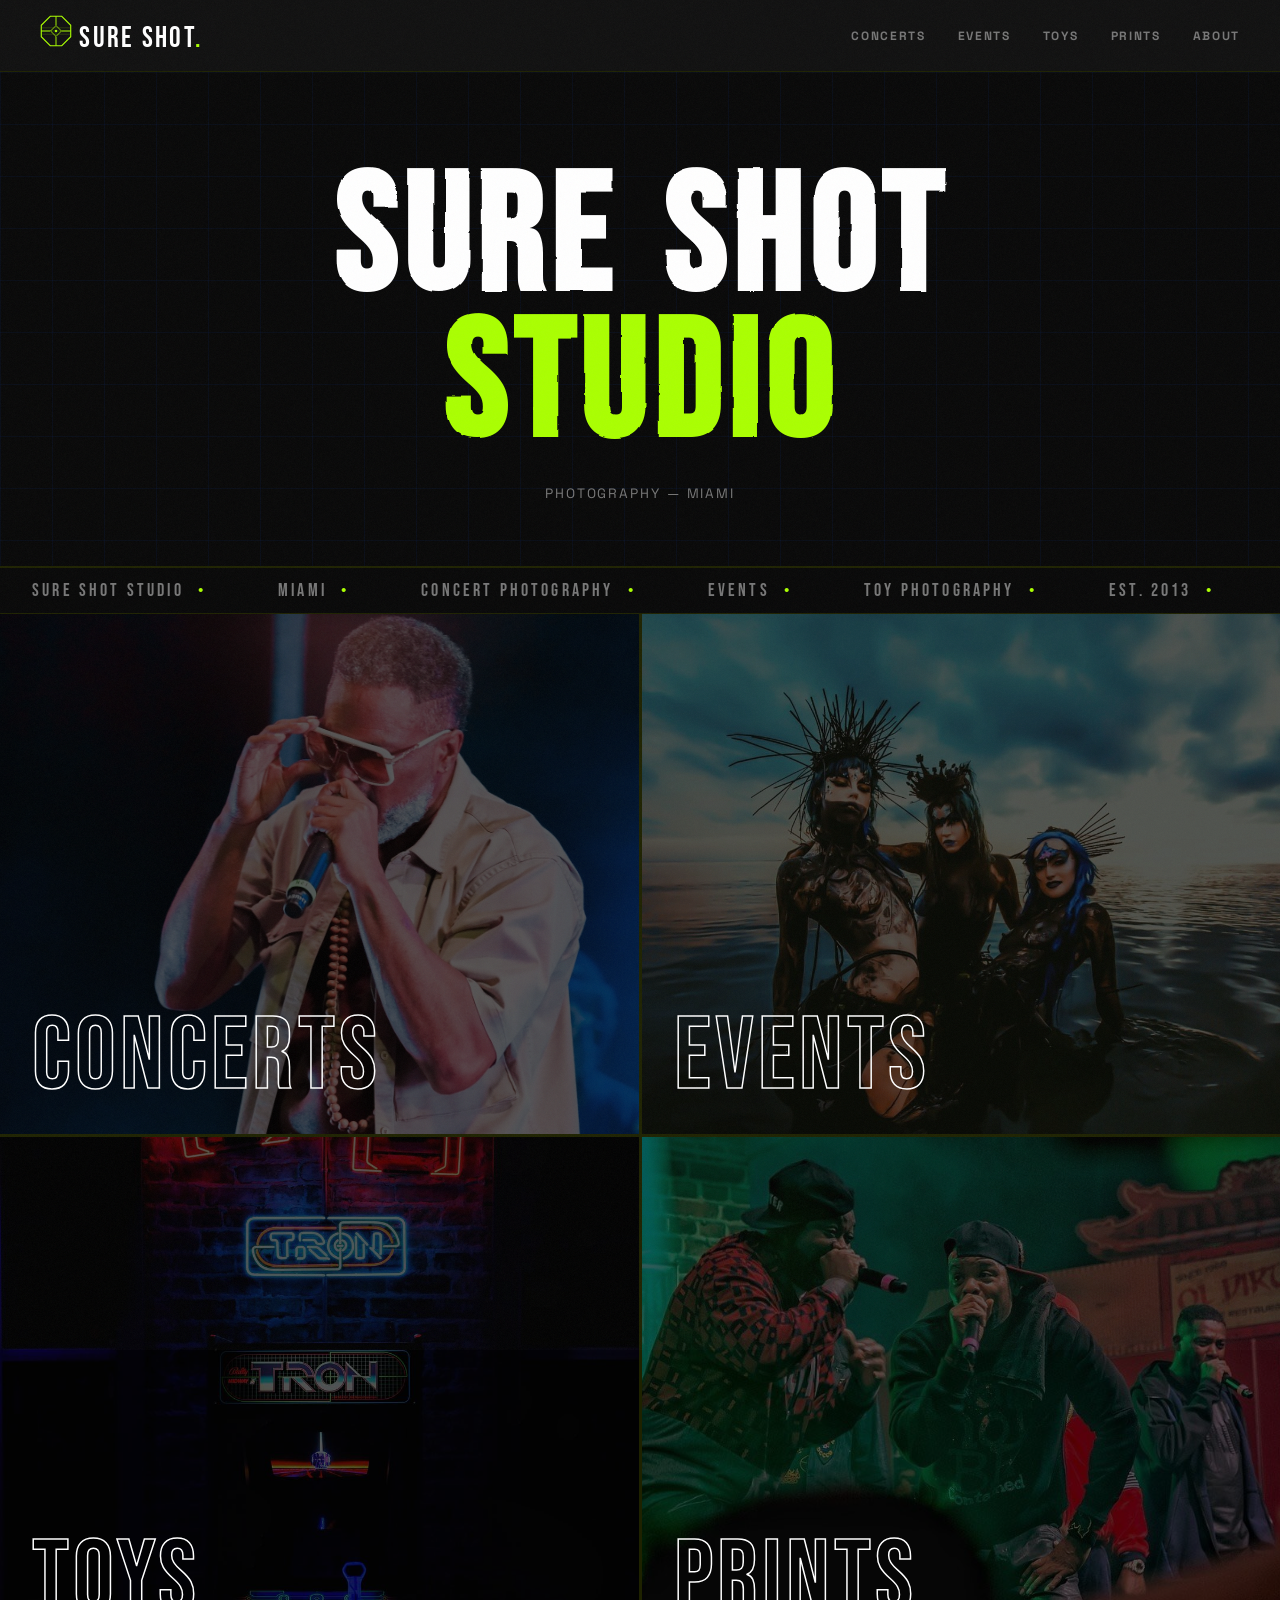
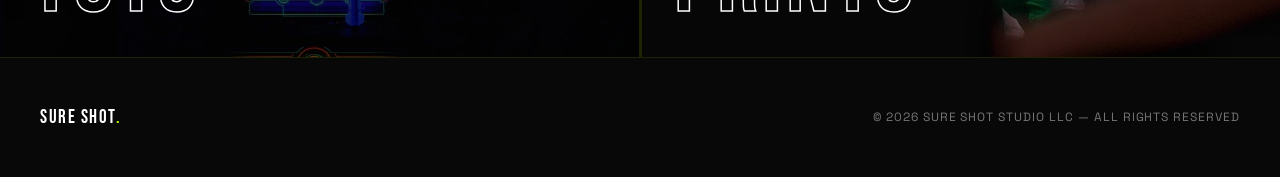
==== commit 3755af52: "Logo mark + distressed type + Kill Bill grid + per-photo crop + thumbnail preview window" ====
--- a/index.html
+++ b/index.html
@@ -8,8 +8,19 @@
 </head>
 <body>
 
+<!-- Distress filter -->
+<svg style="display:none"><defs>
+  <filter id="distress" x="-5%" y="-5%" width="110%" height="110%">
+    <feTurbulence type="fractalNoise" baseFrequency="0.028" numOctaves="4" seed="5" result="noise"/>
+    <feDisplacementMap in="SourceGraphic" in2="noise" scale="2.5" xChannelSelector="R" yChannelSelector="G"/>
+  </filter>
+</defs></svg>
+
   <header>
-    <a class="logo" href="index.html">SURE SHOT<span>.</span></a>
+    <a class="logo" href="index.html">
+      <img src="logo-mark.svg" alt="" class="logo-mark">
+      SURE SHOT<span>.</span>
+    </a>
     <nav>
       <a href="concerts.html">Concerts</a>
       <a href="events.html">Events</a>
@@ -20,7 +31,7 @@
   </header>
 
   <section class="hero">
-    <h1 class="swoop-title">
+    <h1 class="swoop-title distressed">
       <span class="letter from-left" style="--i:1">S</span><span class="letter from-left" style="--i:2">U</span><span class="letter from-left" style="--i:3">R</span><span class="letter from-left" style="--i:4">E</span><span class="letter letter-space from-left" style="--i:5">&nbsp;</span><span class="letter from-left" style="--i:6">S</span><span class="letter from-left" style="--i:7">H</span><span class="letter from-left" style="--i:8">O</span><span class="letter from-left" style="--i:9">T</span><br>
       <span class="letter highlight from-right" style="--i:6">S</span><span class="letter highlight from-right" style="--i:5">T</span><span class="letter highlight from-right" style="--i:4">U</span><span class="letter highlight from-right" style="--i:3">D</span><span class="letter highlight from-right" style="--i:2">I</span><span class="letter highlight from-right" style="--i:1">O</span>
     </h1>
--- a/style.css
+++ b/style.css
@@ -19,6 +19,76 @@
   font-family: 'Space Grotesk', system-ui, sans-serif;
   min-height: 100vh;
   cursor: url('cursor.svg') 18 18, crosshair;
+}
+
+/* ── LOGO MARK ── */
+.logo-mark {
+  width: 32px;
+  height: 32px;
+  flex-shrink: 0;
+}
+
+/* ── HERO GRID OVERLAY (Kill Bill energy) ── */
+.hero::before {
+  content: '';
+  position: absolute;
+  inset: 0;
+  background-image:
+    linear-gradient(rgba(0,80,255,0.055) 1px, transparent 1px),
+    linear-gradient(90deg, rgba(0,80,255,0.055) 1px, transparent 1px);
+  background-size: 52px 52px;
+  pointer-events: none;
+  z-index: 0;
+  animation: grid-drift 24s linear infinite;
+}
+@keyframes grid-drift {
+  from { background-position: 0 0; }
+  to   { background-position: 52px 52px; }
+}
+
+/* ── DISTRESSED TEXT FILTER ── */
+.distressed { filter: url(#distress); }
+
+/* ── THUMBNAIL PREVIEW WINDOW ── */
+.thumb-preview {
+  position: absolute;
+  bottom: calc(100% + 8px);
+  width: 220px;
+  aspect-ratio: 1;
+  background: var(--surface);
+  border: 1px solid var(--accent);
+  overflow: hidden;
+  opacity: 0;
+  pointer-events: none;
+  transition: opacity 0.18s ease, transform 0.18s ease;
+  transform: translateY(6px);
+  z-index: 50;
+  box-shadow: 0 0 24px rgba(170,255,0,0.2);
+}
+.thumb-preview.show {
+  opacity: 1;
+  transform: translateY(0);
+}
+.thumb-preview img {
+  width: 100%;
+  height: 100%;
+  object-fit: cover;
+  object-position: top center;
+  display: block;
+}
+.thumb-preview-label {
+  position: absolute;
+  bottom: 0;
+  left: 0;
+  right: 0;
+  background: rgba(0,0,0,0.75);
+  font-size: 0.6rem;
+  letter-spacing: 0.12em;
+  text-transform: uppercase;
+  color: var(--accent);
+  padding: 0.35rem 0.5rem;
+  font-family: 'Space Grotesk', sans-serif;
+  font-weight: 700;
 }
 
 /* ── FILM GRAIN ── */
@@ -349,6 +419,7 @@
   width: 100%;
   height: 100%;
   object-fit: cover;
+  object-position: top center;
   display: block;
   transition: opacity 0.18s ease;
   animation: kenburns 9s ease-out infinite alternate;
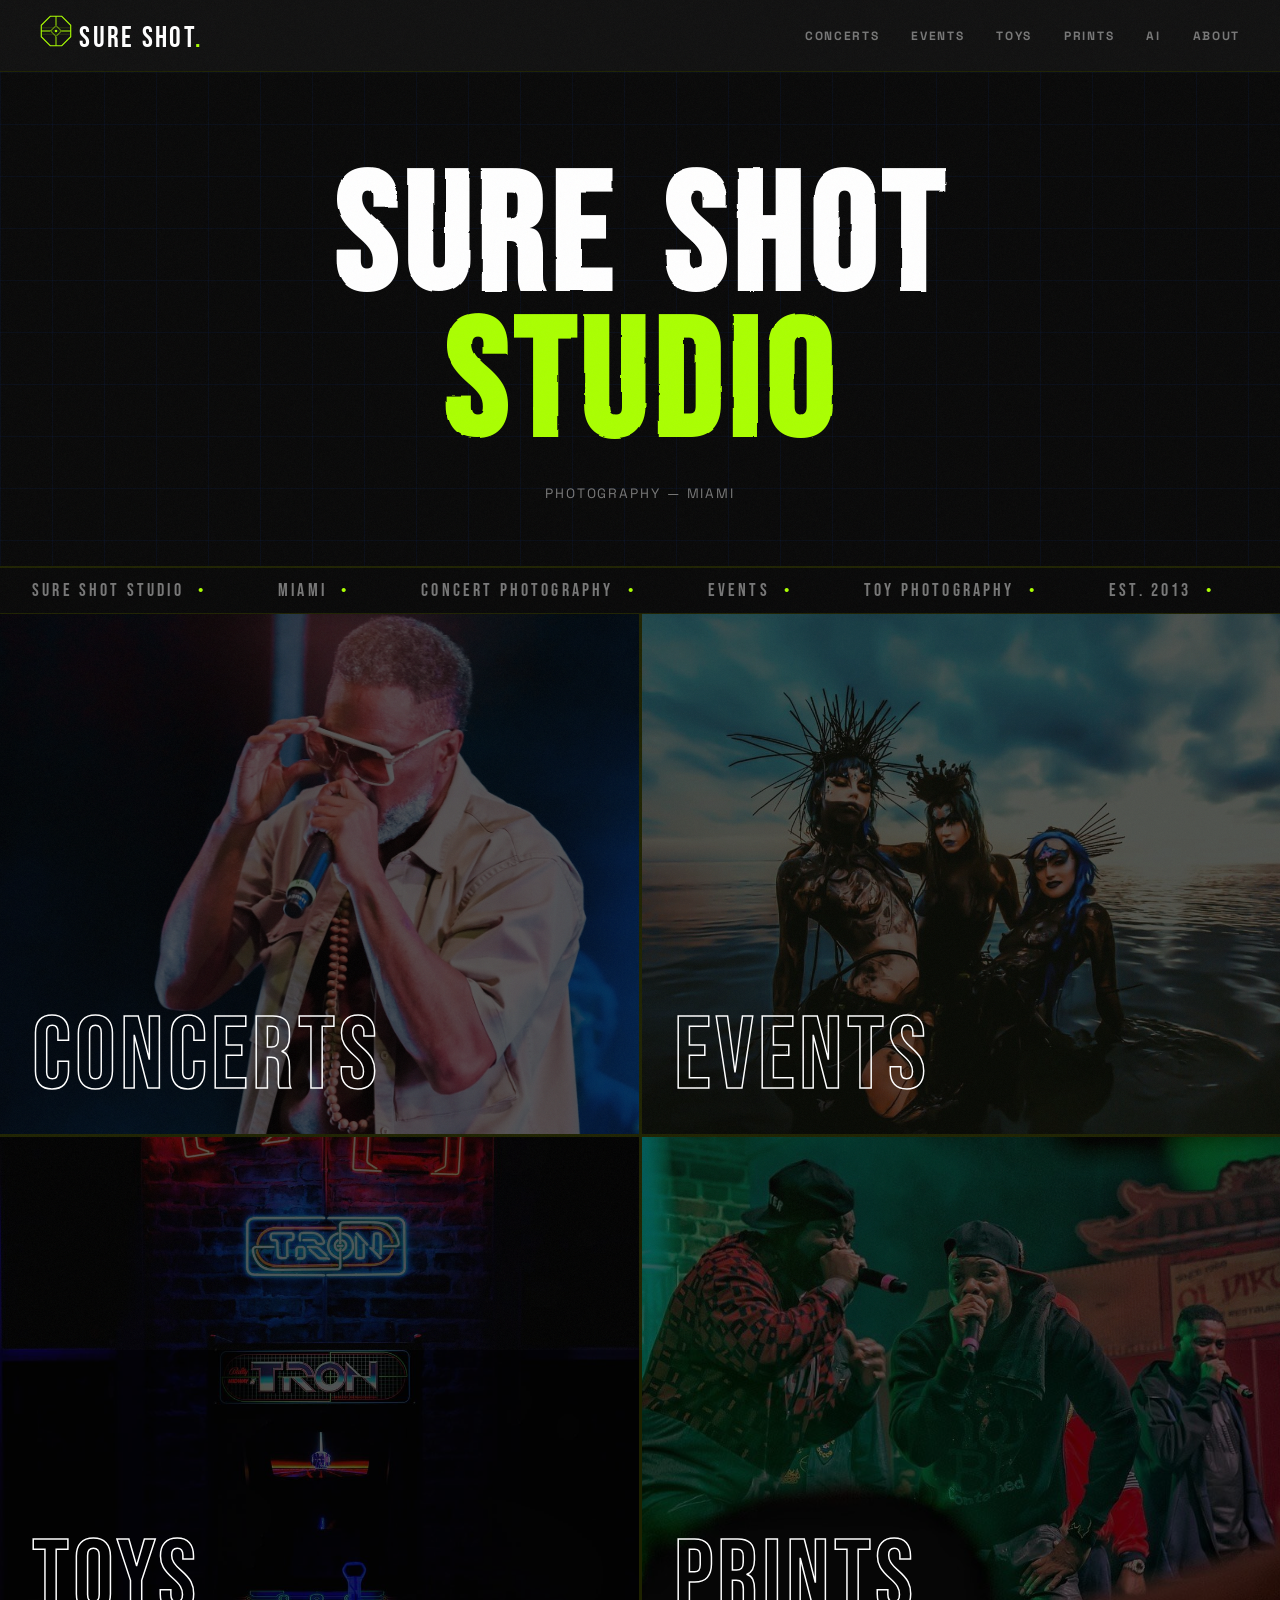
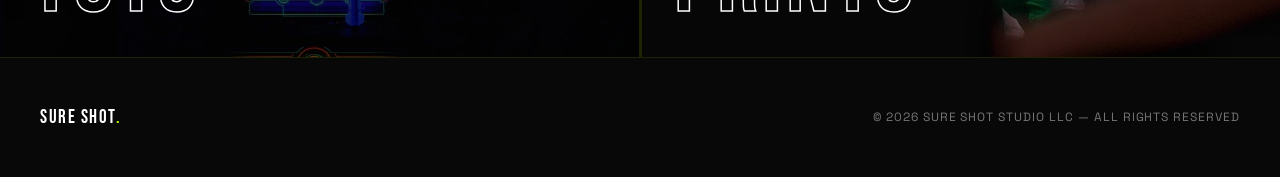
==== commit b914226f: "Add AI Videos tab — 11 videos, full player with preview thumbnails" ====
--- a/index.html
+++ b/index.html
@@ -1,4 +1,4 @@
-<!DOCTYPE html>
+﻿<!DOCTYPE html>
 <html lang="en">
 <head>
   <meta charset="UTF-8">
@@ -26,6 +26,7 @@
       <a href="events.html">Events</a>
       <a href="toys.html">Toys</a>
       <a href="prints.html">Prints</a>
+      <a href="videos.html">AI</a>
       <a href="about.html">About</a>
     </nav>
   </header>
@@ -90,3 +91,4 @@
   <script src="effects.js"></script>
 </body>
 </html>
+
--- a/style.css
+++ b/style.css
@@ -692,6 +692,133 @@
   .about-inner { grid-template-columns: 1fr; gap: 2.5rem; }
 }
 
+/* ── VIDEO PLAYER ── */
+.video-section { border-bottom: 1px solid var(--border); }
+
+.video-stage {
+  position: relative;
+  width: 100%;
+  aspect-ratio: 9 / 16;
+  max-height: 90vh;
+  background: #000;
+  overflow: hidden;
+}
+@media (min-width: 700px) {
+  .video-stage { aspect-ratio: 16 / 9; max-height: 80vh; }
+}
+
+#main-video {
+  width: 100%;
+  height: 100%;
+  object-fit: contain;
+  display: block;
+  background: #000;
+}
+
+.video-overlay {
+  position: absolute;
+  inset: 0;
+  display: flex;
+  flex-direction: column;
+  justify-content: space-between;
+  padding: 1.25rem 1.5rem;
+  background: linear-gradient(to bottom, rgba(0,0,0,0.35) 0%, transparent 35%, transparent 65%, rgba(0,0,0,0.6) 100%);
+  pointer-events: none;
+}
+.video-overlay > * { pointer-events: all; }
+
+.video-mute-btn {
+  align-self: flex-end;
+  background: rgba(0,0,0,0.55);
+  border: 1px solid var(--border);
+  color: var(--text);
+  font-size: 1.2rem;
+  width: 44px;
+  height: 44px;
+  display: flex;
+  align-items: center;
+  justify-content: center;
+  cursor: url('cursor.svg') 18 18, crosshair;
+  transition: border-color 0.2s;
+  backdrop-filter: blur(6px);
+}
+.video-mute-btn:hover { border-color: var(--accent); }
+
+.video-title-display {
+  font-family: 'Bebas Neue', sans-serif;
+  font-size: clamp(1.5rem, 4vw, 2.5rem);
+  letter-spacing: 0.08em;
+  color: #fff;
+  text-shadow: 0 2px 16px rgba(0,0,0,0.8);
+  align-self: flex-start;
+}
+
+.video-nav {
+  display: flex;
+  align-items: center;
+  gap: 1rem;
+}
+
+/* Video thumbnail list — horizontal scroll */
+.video-thumbs-list {
+  display: flex;
+  gap: 3px;
+  overflow-x: auto;
+  background: var(--bg);
+  padding: 3px;
+  scrollbar-width: thin;
+  scrollbar-color: var(--accent) var(--surface);
+}
+.video-thumbs-list::-webkit-scrollbar { height: 3px; }
+.video-thumbs-list::-webkit-scrollbar-thumb { background: var(--accent); }
+
+.video-thumb {
+  flex: 0 0 160px;
+  position: relative;
+  cursor: url('cursor.svg') 18 18, crosshair;
+  overflow: hidden;
+  background: var(--surface);
+  aspect-ratio: 9 / 16;
+}
+@media (min-width: 700px) {
+  .video-thumb { flex: 0 0 200px; aspect-ratio: 16 / 9; }
+}
+.video-thumb video {
+  width: 100%;
+  height: 100%;
+  object-fit: cover;
+  display: block;
+  opacity: 0.5;
+  transition: opacity 0.2s;
+  pointer-events: none;
+}
+.video-thumb:hover video,
+.video-thumb.active video { opacity: 0.85; }
+.video-thumb.active::after {
+  content: '';
+  position: absolute;
+  bottom: 0;
+  left: 0;
+  right: 0;
+  height: 3px;
+  background: var(--accent);
+}
+.video-thumb span {
+  position: absolute;
+  bottom: 0.5rem;
+  left: 0.5rem;
+  right: 0.5rem;
+  font-size: 0.6rem;
+  font-weight: 700;
+  letter-spacing: 0.1em;
+  text-transform: uppercase;
+  color: #fff;
+  text-shadow: 0 1px 6px rgba(0,0,0,0.9);
+  white-space: nowrap;
+  overflow: hidden;
+  text-overflow: ellipsis;
+}
+
 /* ── FOOTER ── */
 footer {
   padding: 3rem 2.5rem;
